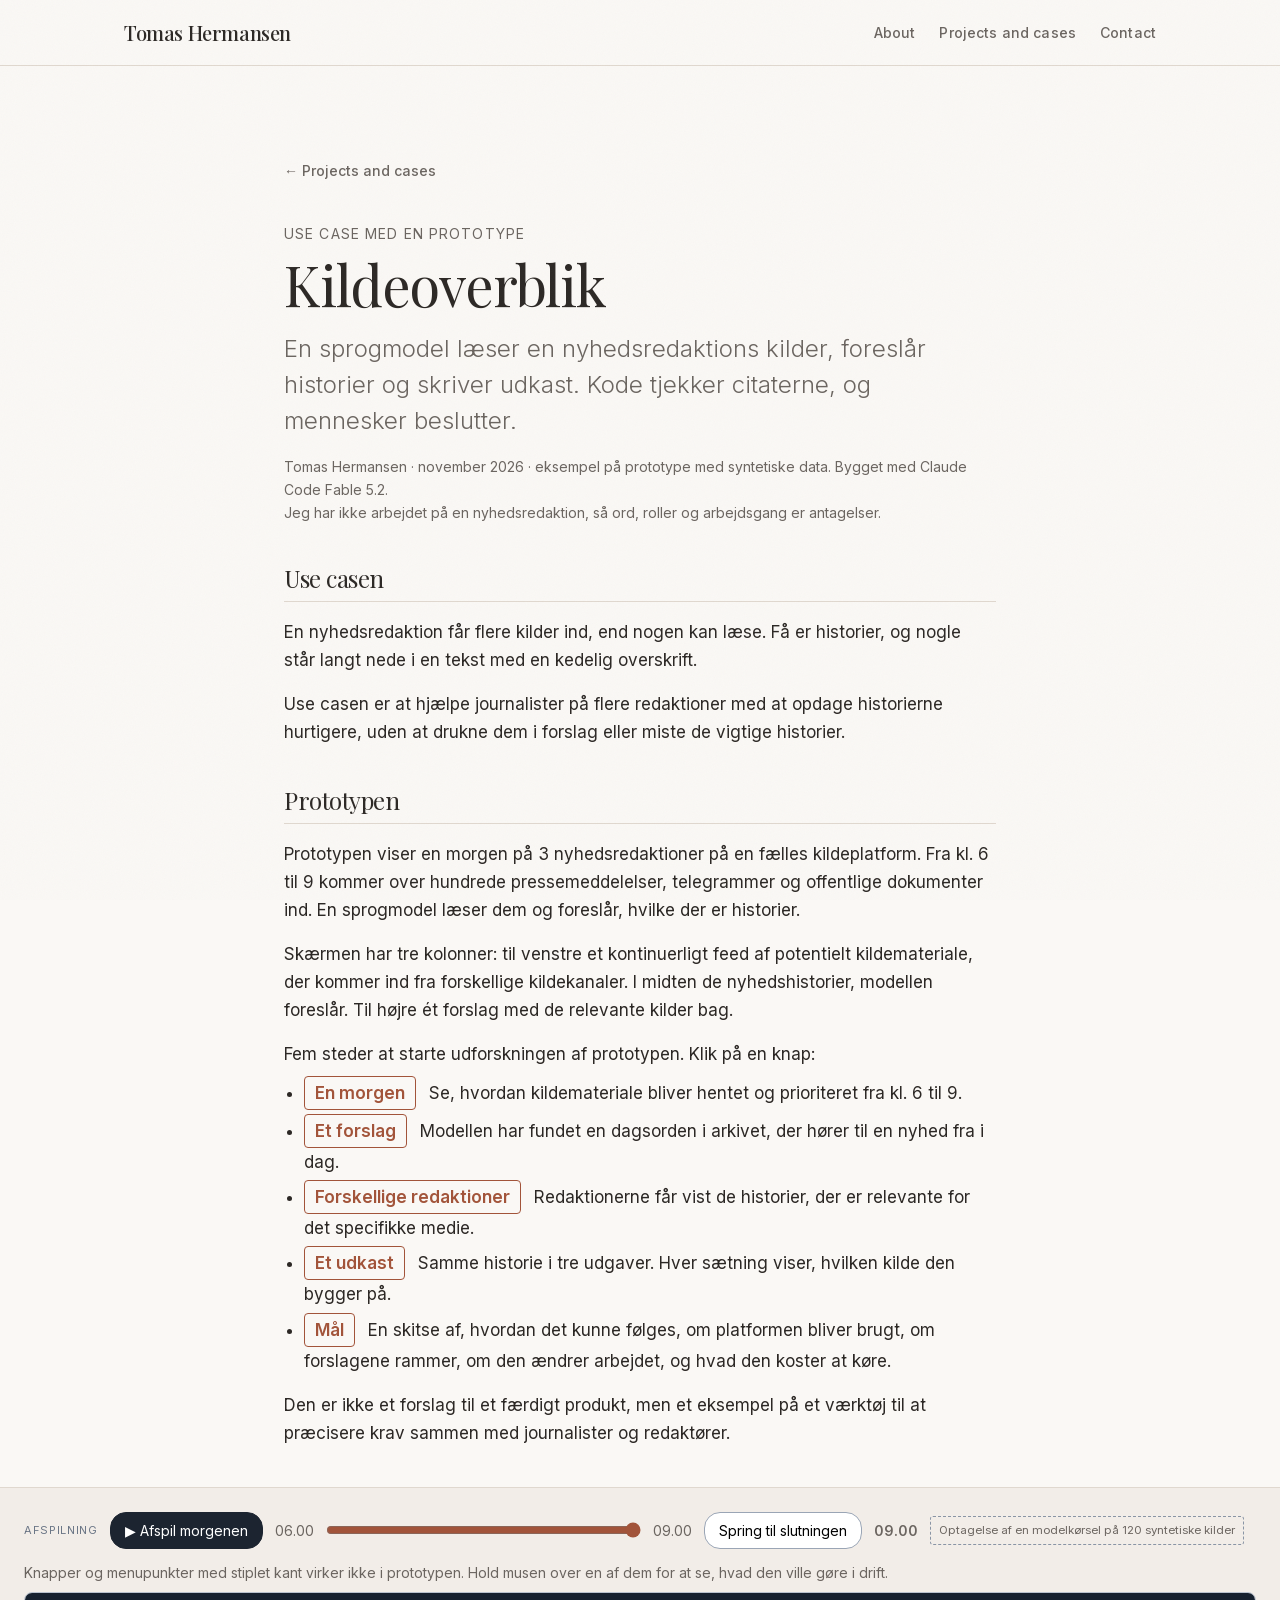
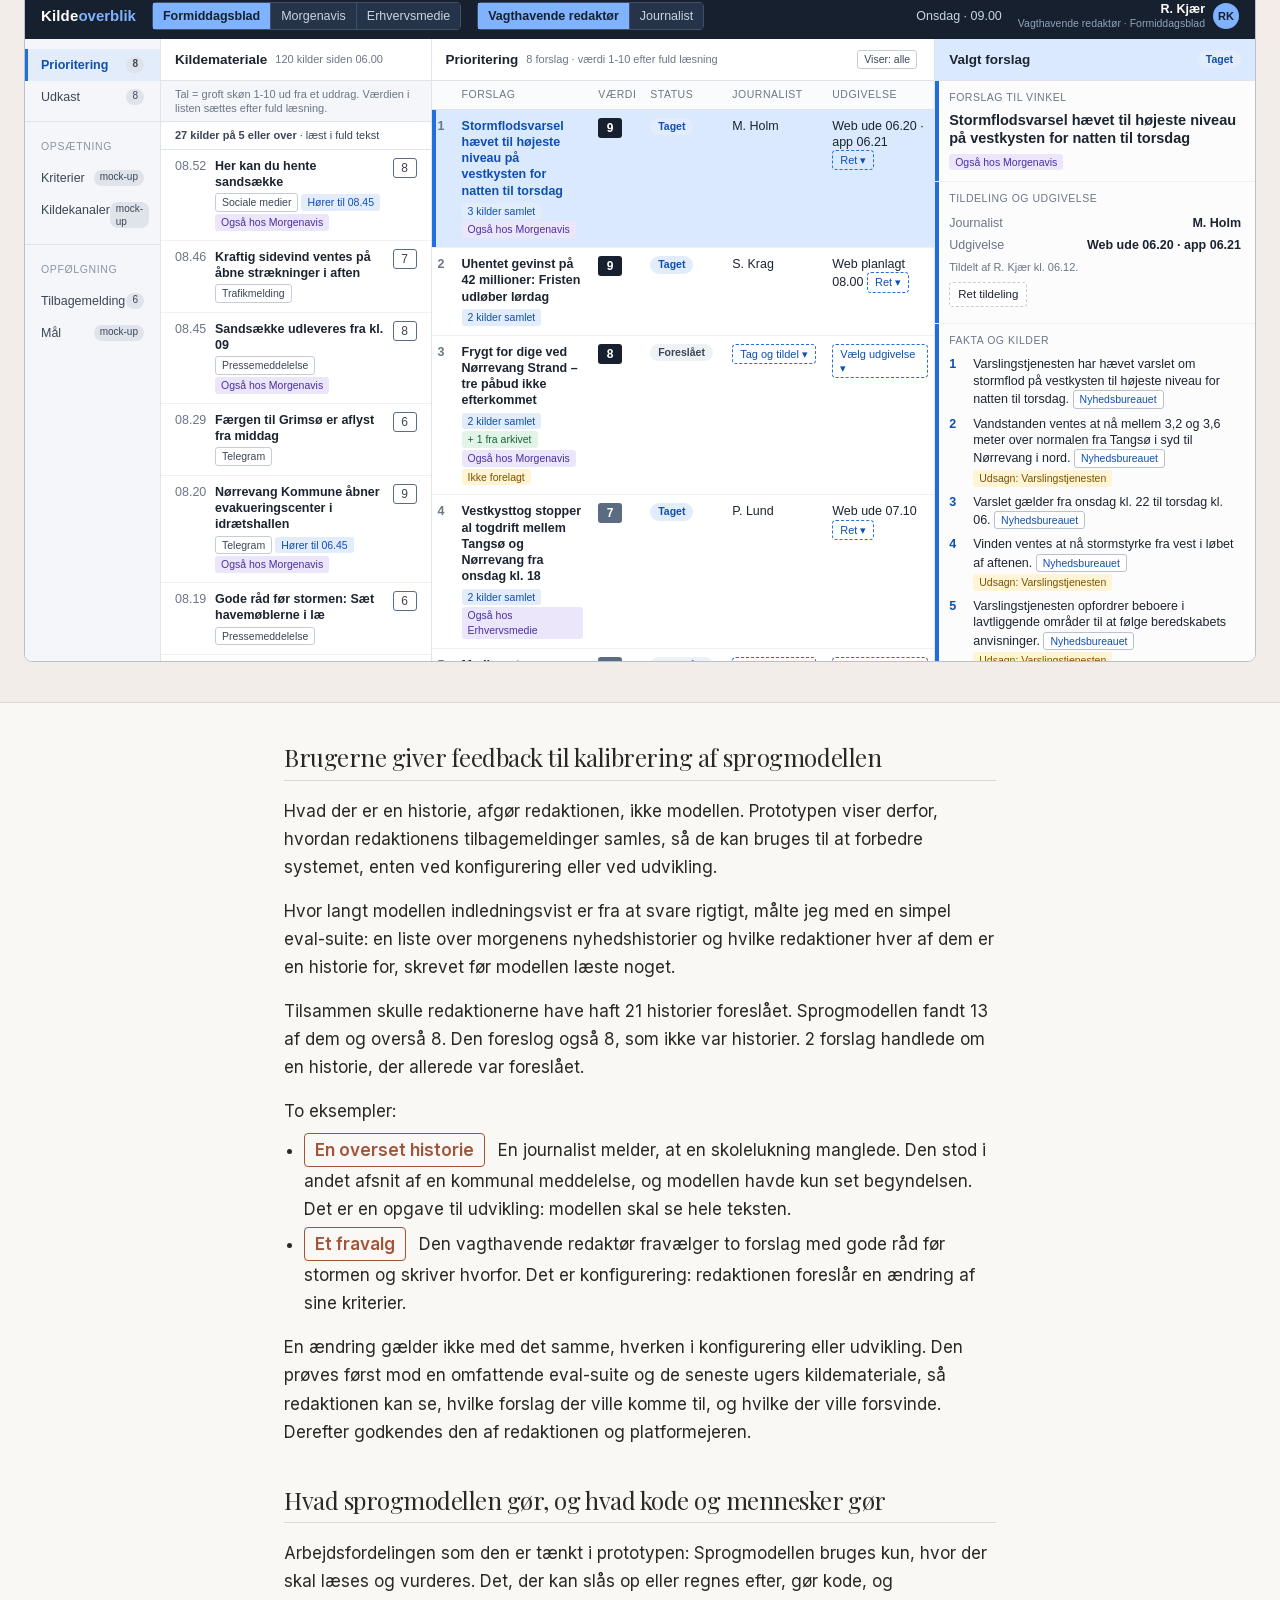
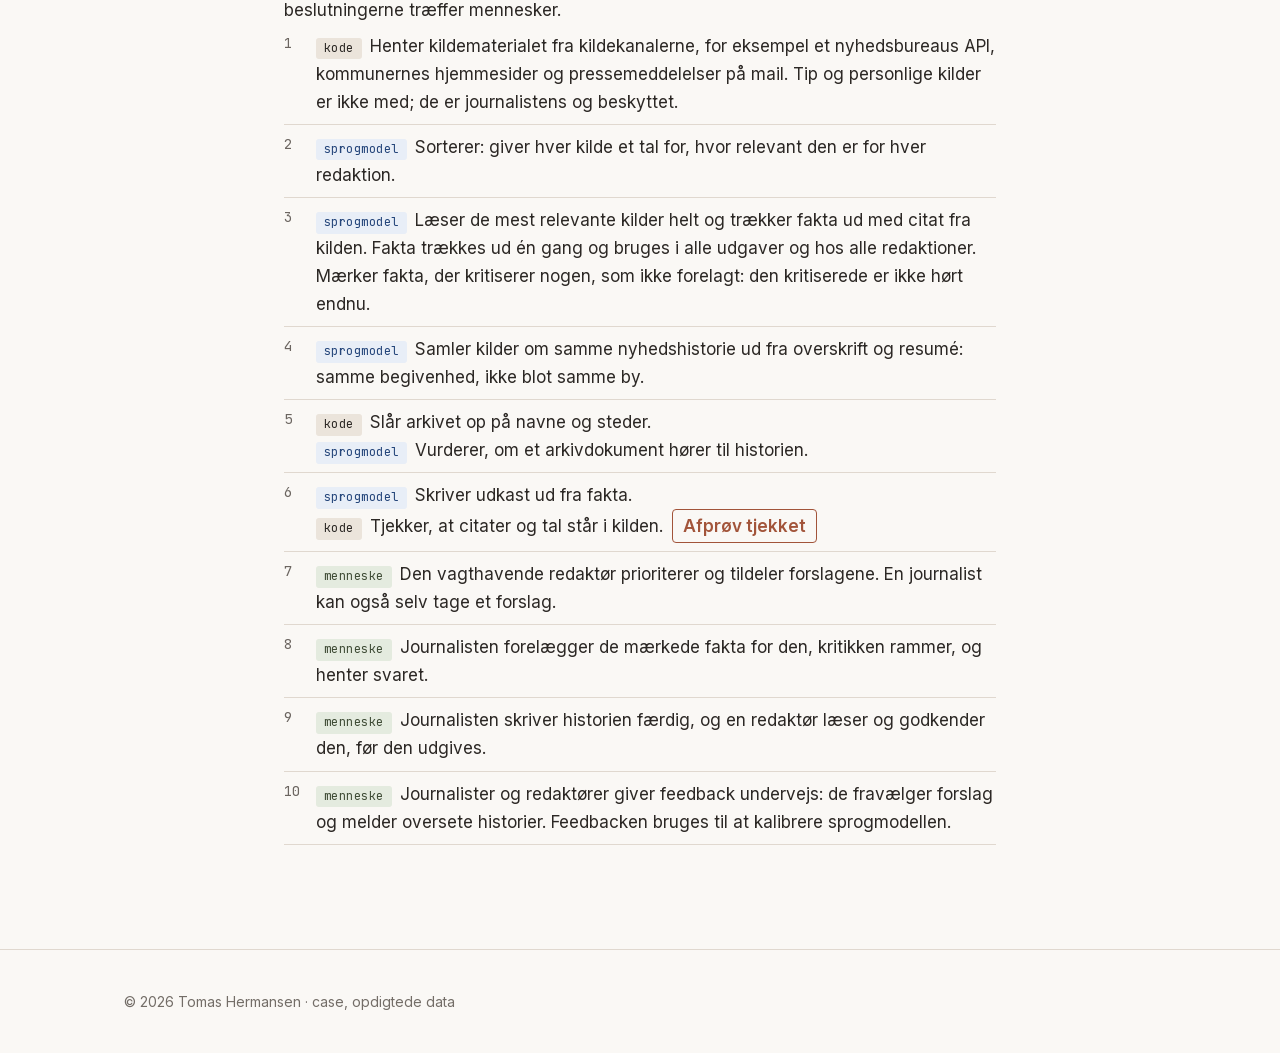
==== projects/kildeoverblik/index.html @ 33a14409 "Portfolio site" ====
<!DOCTYPE html>
<html lang="da">
<head>
  <meta charset="UTF-8">
  <meta name="viewport" content="width=device-width, initial-scale=1.0">
  <meta name="theme-color" content="#FAF8F5">
  <meta name="robots" content="noindex">
  <title>Kildeoverblik: en use case med en prototype | Tomas Hermansen</title>
  <meta name="description" content="En use case med en prototype: en sprogmodel læser en nyhedsredaktions kilder, foreslår historier og skriver udkast, kode tjekker citaterne, og mennesker beslutter.">
  <link rel="icon" href="../../assets/favicon.svg" type="image/svg+xml">
  <link rel="icon" href="../../assets/favicon.ico" sizes="32x32">
  <link rel="apple-touch-icon" href="../../assets/apple-touch-icon.png">
  <link rel="manifest" href="../../site.webmanifest">
  <link rel="stylesheet" href="../../style.css?v=8">
  <link rel="stylesheet" href="app/app.css?v=20261113a">
  <style>
    [hidden] { display: none !important; }
    .text { max-width: 760px; margin: 0 auto; padding: 0 var(--space-lg); }
    .doc-head { padding-top: calc(60px + var(--space-3xl)); margin-bottom: var(--space-xl); }
    .doc-head .hero__title { margin-bottom: var(--space-md); }
    .doc-head .hero__subtitle { max-width: none; }
    .meta { font-size: var(--text-sm); color: var(--text-secondary); margin-top: var(--space-md); }
    .doc section { padding: 0; margin: 0 0 var(--space-xl); min-height: 0; }
    .doc h2 { font-family: var(--font-serif); font-size: var(--text-xl); font-weight: 400; letter-spacing: -0.02em; line-height: 1.2; color: var(--text-primary); margin: 0 0 var(--space-md); padding-bottom: var(--space-sm); border-bottom: 1px solid var(--border); }
    .doc p, .doc li { color: var(--text-primary); }
    .doc p + p { margin-top: var(--space-md); }
    .doc ul { padding-left: 1.25rem; margin: var(--space-sm) 0 var(--space-md); }
    .doc li { margin-bottom: var(--space-xs); }
    .stage { padding: var(--space-lg) var(--space-lg) var(--space-xl); overflow-x: auto; background: var(--bg-secondary); border-top: 1px solid var(--border); border-bottom: 1px solid var(--border); margin: var(--space-xl) 0; }
    .go--inline { font-size: var(--text-sm); padding: 0 8px; margin: 0 0 0 var(--space-xs); vertical-align: baseline; }
    .flow li br + .by { margin-top: 6px; }
    .stage { scroll-margin-top: 60px; }
    .back { position: fixed; right: 16px; bottom: 16px; z-index: 50; font: inherit; font-size: var(--text-sm); font-weight: 600; color: #fff; background: var(--accent-terracotta); border: 0; border-radius: 20px; padding: 10px 16px; box-shadow: 0 4px 14px rgba(0, 0, 0, .25); cursor: pointer; -webkit-appearance: none; appearance: none; white-space: nowrap; line-height: 1.2; margin: 0; bottom: calc(16px + env(safe-area-inset-bottom, 0px)); }
    .back[hidden] { display: none; }
    @media (hover: hover) and (pointer: fine) { .back::before { content: "\21A9\FE0E"; margin-right: 6px; } }
    .appfit { overflow: hidden; max-width: 1560px; margin: 0 auto; }
    .turn { display: none; }
    .stage .demo, .stage .app, .stage .hint { max-width: 1560px; margin-left: auto; margin-right: auto; }
    .stage .demo { margin-bottom: 12px; font-family: var(--font-sans); font-size: var(--text-sm); color: var(--text-secondary); }
    .stage .demo button { font: inherit; cursor: pointer; }
    .stage .demo input[type=range] { flex: 1; accent-color: var(--accent-terracotta); }
    .stage .hint { font-size: var(--text-sm); color: var(--text-secondary); margin-bottom: var(--space-sm); }
    .after { padding-bottom: var(--space-2xl); }
    .flow { list-style: none; padding: 0; margin: 0; counter-reset: step; }
    .flow li { counter-increment: step; padding: var(--space-sm) 0 var(--space-sm) 2rem; border-bottom: 1px solid var(--border); position: relative; margin: 0; }
    .flow li::before { content: counter(step); position: absolute; left: 0; color: var(--text-secondary); font-family: var(--font-mono); font-size: var(--text-sm); }
    .by { display: inline-block; font-family: var(--font-mono); font-size: var(--text-xs); letter-spacing: .04em; padding: 1px 8px; border-radius: 3px; margin-right: var(--space-sm); }
    .by.model { background: #E8EEF7; color: #24457A; } .by.code { background: var(--bg-accent); color: var(--text-primary); } .by.human { background: #E4EBDF; color: #3F4C36; }
    .go { font: inherit; font-weight: 600; color: var(--accent-terracotta); background: none; border: 1px solid var(--accent-terracotta); border-radius: 4px; padding: 2px 10px; margin-right: var(--space-sm); cursor: pointer; }
    @media (max-width: 1100px) { .stage { padding-left: var(--space-sm); padding-right: var(--space-sm); } .stage .demo { flex-wrap: wrap; row-gap: 8px; } }
    @media (max-width: 700px) and (orientation: portrait) { .turn { display: block; } }
  </style>
</head>
<body>

  <a href="#main" class="skip-link">Skip to content</a>

  <nav class="nav" aria-label="Primary">
    <div class="nav__inner">
      <a href="../../index.html" class="nav__name">Tomas Hermansen</a>
      <ul class="nav__links" id="nav-menu">
        <li><a href="../../about.html">About</a></li>
        <li><a href="../../index.html#projects">Projects and cases</a></li>
        <li><a href="../../index.html#contact">Contact</a></li>
      </ul>
    </div>
  </nav>

  <main id="main">
    <div class="text">
      <header class="doc-head">
        <a href="../../index.html#projects" class="back-link">&larr; Projects and cases</a>
        <p class="hero__kicker">Use case med en prototype</p>
        <h1 class="hero__title hero__title--project">Kildeoverblik</h1>
        <p class="hero__subtitle">En sprogmodel læser en nyhedsredaktions kilder, foreslår historier og skriver udkast. Kode tjekker citaterne, og mennesker beslutter.</p>
        <p class="meta">Tomas Hermansen · november 2026 · eksempel på prototype med syntetiske data. Bygget med Claude Code Fable 5.2.<br>Jeg har ikke arbejdet på en nyhedsredaktion, så ord, roller og arbejdsgang er antagelser.</p>
      </header>

      <div class="doc" id="before">
        <section id="usecase">
          <h2>Use casen</h2>
          <p>En nyhedsredaktion får flere kilder ind, end nogen kan læse. Få er historier, og nogle står langt nede i en tekst med en kedelig overskrift.</p>
          <p>Use casen er at hjælpe journalister på flere redaktioner med at opdage historierne hurtigere, uden at drukne dem i forslag eller miste de vigtige historier.</p>
        </section>

        <section id="lead">
          <h2>Prototypen</h2>
          <p>Prototypen viser en morgen på 3 nyhedsredaktioner på en fælles kildeplatform. Fra kl. 6 til 9 kommer over hundrede pressemeddelelser, telegrammer og offentlige dokumenter ind. En sprogmodel læser dem og foreslår, hvilke der er historier.</p>
          <p>Skærmen har tre kolonner: til venstre et kontinuerligt feed af potentielt kildemateriale, der kommer ind fra forskellige kildekanaler. I midten de nyhedshistorier, modellen foreslår. Til højre ét forslag med de relevante kilder bag.</p>
          <p>Fem steder at starte udforskningen af prototypen. Klik på en knap:</p>
          <ul>
            <li><button class="go" data-go="desk=F&amp;play=1" data-goatcounter-click="kildeoverblik-morgen" data-goatcounter-title="Kildeoverblik: En morgen">En morgen</button> Se, hvordan kildemateriale bliver hentet og prioriteret fra kl. 6 til 9.</li>
            <li><button class="go" data-go="desk=F&amp;sel=G02" data-goatcounter-click="kildeoverblik-forslag" data-goatcounter-title="Kildeoverblik: Et forslag">Et forslag</button> Modellen har fundet en dagsorden i arkivet, der hører til en nyhed fra i dag.</li>
            <li><button class="go" data-go="desk=F&amp;cycle=1" data-goatcounter-click="kildeoverblik-redaktioner" data-goatcounter-title="Kildeoverblik: Forskellige redaktioner">Forskellige redaktioner</button> Redaktionerne får vist de historier, der er relevante for det specifikke medie.</li>
            <li><button class="go" data-go="desk=F&amp;tour=udkast" data-goatcounter-click="kildeoverblik-udkast" data-goatcounter-title="Kildeoverblik: Et udkast">Et udkast</button> Samme historie i tre udgaver. Hver sætning viser, hvilken kilde den bygger på.</li>
            <li><button class="go" data-go="desk=F&amp;view=maal&amp;tour=maal" data-goatcounter-click="kildeoverblik-maal" data-goatcounter-title="Kildeoverblik: Mål">Mål</button> En skitse af, hvordan det kunne følges, om platformen bliver brugt, om forslagene rammer, om den ændrer arbejdet, og hvad den koster at køre.</li>
          </ul>
          <p>Den er ikke et forslag til et færdigt produkt, men et eksempel på et værktøj til at præcisere krav sammen med journalister og redaktører.</p>
        </section>
      </div>
    </div>

    <div class="stage" id="stage">
      <div class="demo">
        <span class="lbl">Afspilning</span>
        <button class="dbtn play" id="play">▶ Afspil morgenen</button>
        <span id="from"></span>
        <input type="range" id="range" step="1" aria-label="Klokkeslæt">
        <span id="to"></span>
        <button class="dbtn" id="end">Spring til slutningen</button>
        <b id="clock"></b>
        <span class="rec" id="recnote"></span>
      </div>
      <p class="hint">Knapper og menupunkter med stiplet kant virker ikke i prototypen. Hold musen over en af dem for at se, hvad den ville gøre i drift.</p>
      <p class="hint" id="smallnote" hidden>Prototypen er skaleret ned til din skærm. Den fungerer bedst på en større skærm.</p>
      <p class="hint turn">Drej telefonen for at se den større.</p>
      <div class="appfit" id="appfit"><div class="app" id="app">Henter data …</div></div>
    </div>

    <div class="text after">
      <div class="doc" id="after">
        <section id="measure">
          <h2>Brugerne giver feedback til kalibrering af sprogmodellen</h2>
          <p>Hvad der er en historie, afgør redaktionen, ikke modellen. Prototypen viser derfor, hvordan redaktionens tilbagemeldinger samles, så de kan bruges til at forbedre systemet, enten ved konfigurering eller ved udvikling.</p>
          <p>Hvor langt modellen indledningsvist er fra at svare rigtigt, målte jeg med en simpel eval-suite: en liste over morgenens nyhedshistorier og hvilke redaktioner hver af dem er en historie for, skrevet før modellen læste noget.</p>
          <p id="result"></p>
          <p>To eksempler:</p>
          <ul>
            <li><button class="go" data-go="desk=F&amp;view=feedback&amp;mark=D-004" data-goatcounter-click="kildeoverblik-overset" data-goatcounter-title="Kildeoverblik: En overset historie">En overset historie</button> En journalist melder, at en skolelukning manglede. Den stod i andet afsnit af en kommunal meddelelse, og modellen havde kun set begyndelsen. Det er en opgave til udvikling: modellen skal se hele teksten.</li>
            <li><button class="go" data-go="desk=F&amp;view=feedback&amp;mark=N-034,N-067" data-goatcounter-click="kildeoverblik-fravalg" data-goatcounter-title="Kildeoverblik: Et fravalg">Et fravalg</button> Den vagthavende redaktør fravælger to forslag med gode råd før stormen og skriver hvorfor. Det er konfigurering: redaktionen foreslår en ændring af sine kriterier.</li>
          </ul>
          <p>En ændring gælder ikke med det samme, hverken i konfigurering eller udvikling. Den prøves først mod en omfattende eval-suite og de seneste ugers kildemateriale, så redaktionen kan se, hvilke forslag der ville komme til, og hvilke der ville forsvinde. Derefter godkendes den af redaktionen og platformejeren.</p>
        </section>

        <section id="how">
          <h2>Hvad sprogmodellen gør, og hvad kode og mennesker gør</h2>
          <p>Arbejdsfordelingen som den er tænkt i prototypen: Sprogmodellen bruges kun, hvor der skal læses og vurderes. Det, der kan slås op eller regnes efter, gør kode, og beslutningerne træffer mennesker.</p>
          <ol class="flow">
            <li><span class="by code">kode</span>Henter kildematerialet fra kildekanalerne, for eksempel et nyhedsbureaus API, kommunernes hjemmesider og pressemeddelelser på mail. Tip og personlige kilder er ikke med; de er journalistens og beskyttet.</li>
            <li><span class="by model">sprogmodel</span>Sorterer: giver hver kilde et tal for, hvor relevant den er for hver redaktion.</li>
            <li><span class="by model">sprogmodel</span>Læser de mest relevante kilder helt og trækker fakta ud med citat fra kilden. Fakta trækkes ud én gang og bruges i alle udgaver og hos alle redaktioner. Mærker fakta, der kritiserer nogen, som ikke forelagt: den kritiserede er ikke hørt endnu.</li>
            <li><span class="by model">sprogmodel</span>Samler kilder om samme nyhedshistorie ud fra overskrift og resumé: samme begivenhed, ikke blot samme by.</li>
            <li><span class="by code">kode</span>Slår arkivet op på navne og steder.<br><span class="by model">sprogmodel</span>Vurderer, om et arkivdokument hører til historien.</li>
            <li><span class="by model">sprogmodel</span>Skriver udkast ud fra fakta.<br><span class="by code">kode</span>Tjekker, at citater og tal står i kilden. <button class="go go--inline" data-go="desk=F&amp;view=udkast&amp;cue=check" data-goatcounter-click="kildeoverblik-tjek" data-goatcounter-title="Kildeoverblik: Afprøv tjekket">Afprøv tjekket</button></li>
            <li><span class="by human">menneske</span>Den vagthavende redaktør prioriterer og tildeler forslagene. En journalist kan også selv tage et forslag.</li>
            <li><span class="by human">menneske</span>Journalisten forelægger de mærkede fakta for den, kritikken rammer, og henter svaret.</li>
            <li><span class="by human">menneske</span>Journalisten skriver historien færdig, og en redaktør læser og godkender den, før den udgives.</li>
            <li><span class="by human">menneske</span>Journalister og redaktører giver feedback undervejs: de fravælger forslag og melder oversete historier. Feedbacken bruges til at kalibrere sprogmodellen.</li>
          </ol>
        </section>
      </div>
    </div>
  </main>

  <button class="back" id="back" hidden>Tilbage til teksten</button>

  <footer class="footer">
    <div class="footer__inner">
      <span>&copy; 2026 Tomas Hermansen &middot; case, opdigtede data</span>
    </div>
  </footer>

  <script>window.goatcounter = { path: function () { return location.pathname.replace(/\/index\.html$/, "/"); } };</script>
  <script data-goatcounter="https://tomashermansen.goatcounter.com/count" async src="//gc.zgo.at/count.js"></script>
  <script src="app/core.js?v=20261113a"></script>
  <script src="app/app.js?v=20261113a"></script>
</body>
</html>
---- style.css ----
/* ==========================================================================
   Self-hosted Fonts
   ========================================================================== */

@font-face {
  font-family: 'Inter';
  font-style: normal;
  font-weight: 300 600;
  font-display: swap;
  src: url('assets/fonts/inter-latin.woff2') format('woff2');
  unicode-range: U+0000-00FF, U+0131, U+0152-0153, U+02BB-02BC, U+02C6, U+02DA, U+02DC, U+0304, U+0308, U+0329, U+2000-206F, U+20AC, U+2122, U+2191, U+2193, U+2212, U+2215, U+FEFF, U+FFFD;
}

@font-face {
  font-family: 'Inter';
  font-style: normal;
  font-weight: 300 600;
  font-display: swap;
  src: url('assets/fonts/inter-latin-ext.woff2') format('woff2');
  unicode-range: U+0100-02BA, U+02BD-02C5, U+02C7-02CC, U+02CE-02D7, U+02DD-02FF, U+0304, U+0308, U+0329, U+1D00-1DBF, U+1E00-1E9F, U+1EF2-1EFF, U+2020, U+20A0-20AB, U+20AD-20C0, U+2113, U+2C60-2C7F, U+A720-A7FF;
}

@font-face {
  font-family: 'Playfair Display';
  font-style: normal;
  font-weight: 400 500;
  font-display: swap;
  src: url('assets/fonts/playfair-display-latin.woff2') format('woff2');
  unicode-range: U+0000-00FF, U+0131, U+0152-0153, U+02BB-02BC, U+02C6, U+02DA, U+02DC, U+0304, U+0308, U+0329, U+2000-206F, U+20AC, U+2122, U+2191, U+2193, U+2212, U+2215, U+FEFF, U+FFFD;
}

@font-face {
  font-family: 'Playfair Display';
  font-style: normal;
  font-weight: 400 500;
  font-display: swap;
  src: url('assets/fonts/playfair-display-latin-ext.woff2') format('woff2');
  unicode-range: U+0100-02BA, U+02BD-02C5, U+02C7-02CC, U+02CE-02D7, U+02DD-02FF, U+0304, U+0308, U+0329, U+1D00-1DBF, U+1E00-1E9F, U+1EF2-1EFF, U+2020, U+20A0-20AB, U+20AD-20C0, U+2113, U+2C60-2C7F, U+A720-A7FF;
}

@font-face {
  font-family: 'JetBrains Mono';
  font-style: normal;
  font-weight: 400;
  font-display: swap;
  src: url('assets/fonts/jetbrains-mono-latin.woff2') format('woff2');
  unicode-range: U+0000-00FF, U+0131, U+0152-0153, U+02BB-02BC, U+02C6, U+02DA, U+02DC, U+0304, U+0308, U+0329, U+2000-206F, U+20AC, U+2122, U+2191, U+2193, U+2212, U+2215, U+FEFF, U+FFFD;
}

@font-face {
  font-family: 'JetBrains Mono';
  font-style: normal;
  font-weight: 400;
  font-display: swap;
  src: url('assets/fonts/jetbrains-mono-latin-ext.woff2') format('woff2');
  unicode-range: U+0100-02BA, U+02BD-02C5, U+02C7-02CC, U+02CE-02D7, U+02DD-02FF, U+0304, U+0308, U+0329, U+1D00-1DBF, U+1E00-1E9F, U+1EF2-1EFF, U+2020, U+20A0-20AB, U+20AD-20C0, U+2113, U+2C60-2C7F, U+A720-A7FF;
}

/* ==========================================================================
   Design Tokens
   ========================================================================== */

:root {
  /* Backgrounds */
  --bg-primary: #FAF8F5;
  --bg-secondary: #F2EDE8;
  --bg-accent: #EBE4DB;

  /* Text */
  --text-primary: #2C2825;
  --text-secondary: #6B6560;
  --text-tertiary: #736D67;

  /* Accents */
  --accent-terracotta: #A2543A;
  --accent-clay: #8A4A30;
  --accent-sage: #617056;
  --accent-stone: #8C8478;

  /* Functional */
  --border: #E0D8CF;
  --shadow: rgba(44, 40, 37, 0.06);

  /* Typography Scale */
  --text-xs: 0.75rem;
  --text-sm: 0.875rem;
  --text-base: 1.0625rem;
  --text-lg: 1.25rem;
  --text-xl: 1.5rem;
  --text-2xl: 2rem;
  --text-3xl: 2.75rem;
  --text-4xl: 3.5rem;

  /* Spacing (8px grid) */
  --space-xs: 0.25rem;
  --space-sm: 0.5rem;
  --space-md: 1rem;
  --space-lg: 1.5rem;
  --space-xl: 2.5rem;
  --space-2xl: 4rem;
  --space-3xl: 6rem;
  --space-4xl: 8rem;

  /* Layout */
  --max-width-text: 720px;
  --max-width-grid: 1080px;

  /* Fonts */
  --font-serif: 'Playfair Display', Georgia, serif;
  --font-sans: 'Inter', -apple-system, BlinkMacSystemFont, 'Segoe UI', sans-serif;
  --font-mono: 'JetBrains Mono', 'SF Mono', 'Fira Code', monospace;
}

/* ==========================================================================
   Reset & Base
   ========================================================================== */

*, *::before, *::after {
  box-sizing: border-box;
  margin: 0;
  padding: 0;
}

html {
  scroll-behavior: smooth;
  -webkit-text-size-adjust: 100%;
}

body {
  font-family: var(--font-sans);
  font-size: var(--text-base);
  font-weight: 400;
  line-height: 1.65;
  color: var(--text-primary);
  background-color: var(--bg-primary);
  -webkit-font-smoothing: antialiased;
  -moz-osx-font-smoothing: grayscale;
}

/* Paper grain texture */
body::before {
  content: '';
  position: fixed;
  inset: 0;
  opacity: 0.03;
  pointer-events: none;
  z-index: 9999;
  background-image: url("data:image/svg+xml,%3Csvg viewBox='0 0 256 256' xmlns='http://www.w3.org/2000/svg'%3E%3Cfilter id='noise'%3E%3CfeTurbulence type='fractalNoise' baseFrequency='0.9' numOctaves='4' stitchTiles='stitch'/%3E%3C/filter%3E%3Crect width='100%25' height='100%25' filter='url(%23noise)'/%3E%3C/svg%3E");
  background-repeat: repeat;
  background-size: 256px 256px;
}

img {
  max-width: 100%;
  display: block;
}

a {
  color: var(--accent-terracotta);
  text-decoration: none;
  transition: color 0.2s ease;
}

a:hover {
  color: var(--accent-clay);
  text-decoration: underline;
}

a:focus-visible,
button:focus-visible {
  outline: 2px solid var(--accent-terracotta);
  outline-offset: 3px;
  border-radius: 2px;
}

::selection {
  background-color: var(--accent-terracotta);
  color: var(--bg-primary);
}

/* Skip to content */
.skip-link {
  position: absolute;
  top: -100%;
  left: var(--space-lg);
  z-index: 200;
  padding: var(--space-sm) var(--space-md);
  background-color: var(--text-primary);
  color: var(--bg-primary);
  font-size: var(--text-sm);
  font-weight: 500;
  border-radius: 0 0 4px 4px;
  text-decoration: none;
  transition: top 0.2s ease;
}

.skip-link:focus {
  top: 0;
  color: var(--bg-primary);
}

/* ==========================================================================
   Layout
   ========================================================================== */

.container {
  max-width: var(--max-width-text);
  margin: 0 auto;
  padding: 0 var(--space-lg);
}

.container--wide {
  max-width: var(--max-width-grid);
}

section {
  padding: var(--space-3xl) 0;
}

/* ==========================================================================
   Navigation
   ========================================================================== */

.nav {
  position: fixed;
  top: 0;
  left: 0;
  right: 0;
  z-index: 100;
  background-color: rgba(250, 248, 245, 0.9);
  backdrop-filter: blur(12px);
  -webkit-backdrop-filter: blur(12px);
  border-bottom: 1px solid var(--border);
  transition: transform 0.3s ease;
}

.nav--hidden {
  transform: translateY(-100%);
}

.nav__inner {
  max-width: var(--max-width-grid);
  margin: 0 auto;
  padding: var(--space-md) var(--space-lg);
  display: flex;
  justify-content: space-between;
  align-items: center;
}

.nav__name {
  font-family: var(--font-serif);
  font-size: var(--text-lg);
  font-weight: 500;
  color: var(--text-primary);
  text-decoration: none;
  letter-spacing: -0.02em;
}

.nav__name:hover {
  text-decoration: none;
  color: var(--text-primary);
}

.nav__links {
  display: flex;
  gap: var(--space-lg);
  list-style: none;
  align-items: center;
}

.nav__links > li {
  position: relative;
}

.nav__links a {
  font-size: var(--text-sm);
  font-weight: 500;
  color: var(--text-secondary);
  text-decoration: none;
  letter-spacing: 0.01em;
  transition: color 0.2s ease;
}

.nav__links a:hover {
  color: var(--text-primary);
  text-decoration: none;
}

/* Dropdown */
.nav__dropdown-trigger {
  cursor: pointer;
}

.nav__dropdown {
  position: absolute;
  top: 100%;
  left: 50%;
  transform: translateX(-50%);
  padding-top: var(--space-sm);
  opacity: 0;
  visibility: hidden;
  transition: opacity 0.2s ease, visibility 0.2s ease;
}

.nav__dropdown-trigger:hover .nav__dropdown,
.nav__dropdown-trigger:focus-within .nav__dropdown {
  opacity: 1;
  visibility: visible;
}

.nav__dropdown-menu {
  background-color: var(--bg-primary);
  border: 1px solid var(--border);
  border-radius: 4px;
  padding: var(--space-sm) 0;
  min-width: 220px;
  box-shadow: 0 4px 12px var(--shadow);
  list-style: none;
}

.nav__dropdown-menu a {
  display: block;
  padding: var(--space-sm) var(--space-lg);
  font-size: var(--text-sm);
  white-space: nowrap;
}

.nav__dropdown-menu a:hover {
  background-color: var(--bg-secondary);
  text-decoration: none;
}

.nav__dropdown-desc {
  display: block;
  margin-top: 2px;
  font-size: var(--text-xs);
  color: var(--text-tertiary);
}

/* Watchfloor chapter links, indented under the parent item */
.nav__dropdown-subitem a {
  padding: var(--space-xs) var(--space-lg) var(--space-xs) calc(var(--space-lg) + var(--space-md));
  font-size: var(--text-sm);
  color: var(--text-secondary);
}

/* Hamburger toggle */
.nav__toggle {
  display: none;
  background: none;
  border: none;
  cursor: pointer;
  padding: var(--space-sm);
  color: var(--text-primary);
  -webkit-tap-highlight-color: transparent;
}

.nav__toggle svg {
  width: 24px;
  height: 24px;
  display: block;
}

.nav__toggle .nav__icon-close {
  display: none;
}

.nav__toggle[aria-expanded="true"] .nav__icon-open {
  display: none;
}

.nav__toggle[aria-expanded="true"] .nav__icon-close {
  display: block;
}

/* ==========================================================================
   Hero
   ========================================================================== */

.hero {
  /* Half a screen, not a full one: the first project card must peek above
     the fold on a laptop. A clean hero edge reads as a "false floor". */
  min-height: auto;
  display: flex;
  flex-direction: column;
  justify-content: center;
  padding: var(--space-3xl) 0 var(--space-2xl);
  margin-top: 60px;
  position: relative;
}

.hero + section {
  padding-top: var(--space-2xl);
}

.hero--project {
  min-height: auto;
  padding: var(--space-4xl) 0 var(--space-2xl);
  margin-top: 60px;
}

.hero__title {
  font-family: var(--font-serif);
  font-size: var(--text-4xl);
  font-weight: 400;
  line-height: 1.1;
  letter-spacing: -0.02em;
  color: var(--text-primary);
  margin-bottom: var(--space-lg);
}

.hero__title--project {
  font-size: var(--text-3xl);
  margin-bottom: var(--space-md);
}

.hero__subtitle {
  font-size: var(--text-lg);
  font-weight: 300;
  color: var(--text-secondary);
  line-height: 1.5;
  max-width: 540px;
}

.hero__meta {
  display: flex;
  flex-wrap: wrap;
  align-items: center;
  gap: var(--space-md);
  margin-top: var(--space-lg);
}

.hero__meta + .hero__meta {
  margin-top: var(--space-sm);
}

/* Two descriptive links under the subtitle: one down the page, one to About */
.hero__links {
  display: flex;
  flex-wrap: wrap;
  gap: var(--space-lg);
  margin-top: var(--space-lg);
  font-size: var(--text-sm);
  font-weight: 500;
}

.hero__scroll {
  position: absolute;
  bottom: var(--space-xl);
  left: 50%;
  transform: translateX(-50%);
  display: flex;
  flex-direction: column;
  align-items: center;
  gap: var(--space-sm);
  color: var(--text-tertiary);
  font-size: var(--text-xs);
  letter-spacing: 0.08em;
  text-transform: uppercase;
}

.hero__scroll-line {
  width: 1px;
  height: 40px;
  background-color: var(--text-tertiary);
  animation: scroll-hint 2s ease-in-out infinite;
}

@keyframes scroll-hint {
  0%, 100% { opacity: 0.3; transform: scaleY(0.6); }
  50% { opacity: 1; transform: scaleY(1); }
}

@media (prefers-reduced-motion: reduce) {
  .hero__scroll-line {
    animation: none;
    opacity: 0.5;
  }
}

/* ==========================================================================
   Chips / Status Badges
   ========================================================================== */

.chip {
  display: inline-flex;
  align-items: center;
  gap: var(--space-xs);
  font-family: var(--font-mono);
  font-size: var(--text-xs);
  font-weight: 400;
  padding: var(--space-xs) var(--space-sm);
  border-radius: 3px;
  line-height: 1.4;
}

.chip--wip {
  background-color: #F5E6D3;
  color: #9A6B3A;
}

.chip--extending {
  background-color: #E3EBD9;
  color: var(--accent-sage);
}

.chip--stable {
  background-color: var(--bg-accent);
  color: var(--text-secondary);
}

.chip__dot {
  width: 6px;
  height: 6px;
  border-radius: 50%;
  background-color: currentColor;
}

/* ==========================================================================
   Section Headers
   ========================================================================== */

.section-title {
  font-family: var(--font-serif);
  font-size: var(--text-2xl);
  font-weight: 400;
  letter-spacing: -0.02em;
  line-height: 1.2;
  color: var(--text-primary);
  margin-bottom: var(--space-md);
  padding-bottom: var(--space-md);
  border-bottom: 1px solid var(--border);
}

/* ==========================================================================
   About
   ========================================================================== */

.about__text {
  max-width: var(--max-width-text);
}

.about__text p {
  margin-bottom: var(--space-lg);
  color: var(--text-primary);
}

.about__text p:last-child {
  margin-bottom: 0;
}

.about__lead {
  font-size: var(--text-lg);
  line-height: 1.6;
  color: var(--text-primary);
}

/* ==========================================================================
   Projects (index cards)
   ========================================================================== */

.projects-grid {
  display: grid;
  grid-template-columns: 1fr;
  gap: var(--space-lg);
  margin-top: var(--space-xl);
}

.project-card {
  display: block;
  padding: var(--space-xl);
  border: 1px solid var(--border);
  border-radius: 4px;
  background-color: var(--bg-primary);
  text-decoration: none;
  color: inherit;
  transition: background-color 0.2s ease, border-color 0.2s ease;
  position: relative;
}

.project-card:hover {
  background-color: var(--bg-secondary);
  border-color: var(--accent-stone);
  text-decoration: none;
  color: inherit;
}

.project-card:focus-visible {
  outline: 2px solid var(--accent-terracotta);
  outline-offset: 2px;
}

.project-card__header {
  display: flex;
  justify-content: space-between;
  align-items: flex-start;
  margin-bottom: var(--space-sm);
}

.project-card__title-row {
  display: flex;
  align-items: center;
  gap: var(--space-sm);
  flex-wrap: wrap;
}

.project-card__title {
  font-family: var(--font-serif);
  font-size: var(--text-xl);
  font-weight: 500;
  letter-spacing: -0.02em;
  line-height: 1.2;
  color: var(--text-primary);
}

.project-card__arrow {
  color: var(--text-tertiary);
  font-size: var(--text-lg);
  transition: transform 0.2s ease, color 0.2s ease;
  flex-shrink: 0;
  margin-left: var(--space-md);
}

.project-card:hover .project-card__arrow {
  transform: translateX(4px);
  color: var(--accent-terracotta);
}

.project-card__description {
  font-size: var(--text-base);
  color: var(--text-secondary);
  line-height: 1.5;
  margin-bottom: var(--space-lg);
}

.project-card__tags {
  display: flex;
  flex-wrap: wrap;
  gap: var(--space-sm);
}

.tag {
  font-family: var(--font-mono);
  font-size: var(--text-xs);
  font-weight: 400;
  color: var(--text-secondary);
  background-color: var(--bg-accent);
  padding: var(--space-xs) var(--space-sm);
  border-radius: 3px;
  line-height: 1.4;
}

/* Project card thumbnails */
.project-card__thumbnail {
  margin-top: var(--space-md);
  border-radius: 3px;
  overflow: hidden;
  border: 1px solid var(--border);
  aspect-ratio: 16 / 9;
}

.project-card__thumbnail img {
  width: 100%;
  height: 100%;
  object-fit: cover;
  display: block;
}

/* Thumbnail first: a picture reads as "something to open", a paragraph as
   "something to read". */
.project-card__thumbnail--lead {
  margin: 0 0 var(--space-md);
}

/* Link label with information scent, replaces the bare arrow */
.project-card__link {
  display: inline-flex;
  align-items: center;
  gap: var(--space-sm);
  margin-top: var(--space-lg);
  font-size: var(--text-sm);
  font-weight: 500;
  color: var(--accent-terracotta);
}

.project-card__link .project-card__arrow {
  margin-left: 0;
  font-size: var(--text-base);
  color: inherit;
}

/* ==========================================================================
   Project Page — Content
   ========================================================================== */

.project-content {
  max-width: var(--max-width-text);
  margin: 0 auto;
  padding: 0 var(--space-lg);
}

.project-content h2 {
  font-family: var(--font-serif);
  font-size: var(--text-2xl);
  font-weight: 400;
  letter-spacing: -0.02em;
  line-height: 1.2;
  color: var(--text-primary);
  margin-top: var(--space-3xl);
  margin-bottom: var(--space-md);
  padding-bottom: var(--space-md);
  border-bottom: 1px solid var(--border);
}

.project-content h3 {
  font-family: var(--font-serif);
  font-size: var(--text-xl);
  font-weight: 500;
  letter-spacing: -0.02em;
  line-height: 1.3;
  color: var(--text-primary);
  margin-top: var(--space-xl);
  margin-bottom: var(--space-md);
}

.project-content p {
  margin-bottom: var(--space-lg);
  color: var(--text-primary);
}

.project-content ul,
.project-content ol {
  margin-bottom: var(--space-lg);
  padding-left: var(--space-lg);
  color: var(--text-primary);
}

.project-content li {
  margin-bottom: var(--space-sm);
  line-height: 1.6;
}

.project-content strong {
  font-weight: 600;
}

/* Lead paragraph */
.project-content > p:first-of-type {
  font-size: var(--text-lg);
  line-height: 1.6;
  color: var(--text-secondary);
}

.project-content__summary {
  font-size: var(--text-lg);
  line-height: 1.6;
  color: var(--text-secondary);
  padding-bottom: var(--space-lg);
  border-bottom: 1px solid var(--border);
  margin-bottom: var(--space-xl);
}

/* ==========================================================================
   Diagrams (SVG)
   ========================================================================== */

.diagram {
  margin: var(--space-2xl) calc(-1 * var(--space-xl));
  padding: var(--space-2xl) var(--space-xl);
  background-color: var(--bg-secondary);
  border-top: 1px solid var(--border);
  border-bottom: 1px solid var(--border);
  overflow-x: auto;
  transition: background-color 0.2s ease;
}

.diagram:hover {
  background-color: var(--bg-accent);
}

.diagram svg {
  display: block;
  margin: 0 auto;
  width: 100%;
  max-width: 820px;
  height: auto;
}

.diagram__caption {
  text-align: center;
  font-size: var(--text-sm);
  color: var(--text-tertiary);
  margin-top: var(--space-lg);
  font-style: italic;
  max-width: 600px;
  margin-left: auto;
  margin-right: auto;
  line-height: 1.5;
}

/* ==========================================================================
   Pipeline Timeline (typography-driven diagram)
   ========================================================================== */

.pipeline-timeline {
  margin: var(--space-2xl) 0;
  padding: var(--space-xl) 0;
}

.pipeline-timeline__phase {
  position: relative;
  margin-bottom: var(--space-md);
}

.pipeline-timeline__phase-label {
  display: flex;
  align-items: baseline;
  gap: var(--space-sm);
  margin-bottom: var(--space-md);
  padding-bottom: var(--space-sm);
  border-bottom: 1px solid var(--border);
}

.pipeline-timeline__phase-number {
  font-family: var(--font-mono);
  font-size: var(--text-sm);
  color: var(--accent-terracotta);
  font-weight: 400;
}

.pipeline-timeline__phase-name {
  font-family: var(--font-serif);
  font-size: var(--text-lg);
  color: var(--text-primary);
  font-weight: 500;
  letter-spacing: -0.01em;
}

.pipeline-timeline__actor {
  margin-left: auto;
  font-family: var(--font-sans);
  font-size: var(--text-xs);
  font-weight: 500;
  text-transform: uppercase;
  letter-spacing: 0.05em;
}

.pipeline-timeline__actor--llm {
  color: var(--accent-terracotta);
}

.pipeline-timeline__actor--det {
  color: var(--accent-sage);
}

.pipeline-timeline__actor--all {
  color: var(--text-secondary);
}

.pipeline-timeline__step {
  display: flex;
  gap: var(--space-lg);
  padding: var(--space-md) 0;
}

.pipeline-timeline__step--bookend {
  padding: var(--space-xs) 0;
  margin-bottom: var(--space-sm);
}

.pipeline-timeline__step--bookend .pipeline-timeline__detail {
  color: var(--text-tertiary);
  font-size: var(--text-sm);
}

.pipeline-timeline__marker {
  flex-shrink: 0;
  width: 2px;
  background-color: var(--border);
  border-radius: 1px;
  margin-top: 0.35em;
}


.pipeline-timeline__content {
  flex: 1;
  min-width: 0;
}

.pipeline-timeline__header {
  display: flex;
  flex-wrap: wrap;
  align-items: baseline;
  gap: var(--space-xs);
  margin-bottom: var(--space-xs);
}

.pipeline-timeline__command {
  font-family: var(--font-mono);
  font-size: var(--text-base);
  color: var(--text-primary);
  font-weight: 400;
}

.pipeline-timeline__arrow {
  color: var(--text-tertiary);
  font-size: var(--text-sm);
}

.pipeline-timeline__loop {
  font-family: var(--font-sans);
  font-size: var(--text-xs);
  color: var(--accent-terracotta);
  border: 1px solid var(--accent-terracotta);
  border-radius: 3px;
  padding: 1px 6px;
  margin-left: var(--space-xs);
  white-space: nowrap;
}

.pipeline-timeline__flow-only {
  font-family: var(--font-sans);
  font-size: var(--text-xs);
  color: var(--accent-stone);
  border: 1px solid var(--accent-stone);
  border-radius: 3px;
  padding: 1px 6px;
  margin-left: var(--space-xs);
  white-space: nowrap;
}

.pipeline-timeline__checkpoint-skip {
  color: var(--text-tertiary);
  font-style: italic;
}

.pipeline-timeline__gate {
  font-family: var(--font-sans);
  font-size: var(--text-xs);
  color: var(--accent-sage);
  border: 1px solid var(--accent-sage);
  border-radius: 3px;
  padding: 1px 6px;
  white-space: nowrap;
}

.pipeline-timeline__detail {
  font-size: var(--text-sm);
  color: var(--text-secondary);
  line-height: 1.6;
}

.pipeline-timeline__checkpoint {
  text-align: center;
  font-family: var(--font-sans);
  font-size: var(--text-sm);
  color: var(--text-tertiary);
  letter-spacing: 0.02em;
  margin-top: calc(-1 * var(--space-md));
  padding-bottom: var(--space-xs);
}

.pipeline-timeline__caption {
  margin-top: var(--space-xl);
  padding-top: var(--space-md);
  border-top: 1px solid var(--border);
  font-size: var(--text-sm);
  color: var(--text-tertiary);
  font-style: italic;
  line-height: 1.5;
}

/* ==========================================================================
   Execution Graph (typography-driven)
   ========================================================================== */

.exec-graph {
  margin: var(--space-2xl) 0;
  padding: var(--space-xl) 0;
}

.exec-graph__phase {
  margin-bottom: var(--space-xl);
}

.exec-graph__phase-header {
  display: flex;
  align-items: baseline;
  gap: var(--space-sm);
  margin-bottom: var(--space-md);
  padding-bottom: var(--space-sm);
  border-bottom: 1px solid var(--border);
}

.exec-graph__phase-number {
  font-family: var(--font-mono);
  font-size: var(--text-sm);
  color: var(--accent-terracotta);
}

.exec-graph__phase-name {
  font-family: var(--font-serif);
  font-size: var(--text-lg);
  color: var(--text-primary);
  font-weight: 500;
  letter-spacing: -0.01em;
}

.exec-graph__gate {
  margin-left: auto;
  font-family: var(--font-sans);
  font-size: var(--text-xs);
  color: var(--accent-sage);
  font-weight: 500;
  text-transform: uppercase;
  letter-spacing: 0.05em;
  white-space: nowrap;
}

.exec-graph__tasks {
  display: flex;
  flex-wrap: wrap;
  justify-content: center;
  gap: var(--space-md) var(--space-2xl);
  margin-bottom: var(--space-sm);
}

.exec-graph__tasks--sequential {
  flex-direction: column;
  align-items: center;
  gap: var(--space-sm);
}

.exec-graph__tasks--sequential .exec-graph__task::before {
  content: '↓';
  display: block;
  color: var(--stone-400);
  font-size: var(--text-sm);
  margin-bottom: 2px;
}

.exec-graph__tasks--sequential .exec-graph__task:first-child::before {
  display: none;
}

.exec-graph__task {
  display: flex;
  flex-direction: column;
  align-items: center;
  gap: 2px;
  padding: var(--space-sm) 0;
}

.exec-graph__task-name {
  font-family: var(--font-mono);
  font-size: var(--text-base);
  color: var(--text-primary);
  font-weight: 400;
}

.exec-graph__task-meta {
  font-family: var(--font-sans);
  font-size: var(--text-sm);
  color: var(--text-secondary);
}

.exec-graph__note {
  font-family: var(--font-sans);
  font-size: var(--text-sm);
  color: var(--text-secondary);
  font-style: italic;
  text-align: center;
}

.exec-graph__caption {
  margin-top: var(--space-xl);
  padding-top: var(--space-md);
  border-top: 1px solid var(--border);
  font-size: var(--text-sm);
  color: var(--text-tertiary);
  font-style: italic;
  line-height: 1.5;
}

.exec-graph__caption em {
  font-style: normal;
  font-family: var(--font-mono);
  font-size: var(--text-sm);
}

/* ==========================================================================
   Screenshot Placeholders
   ========================================================================== */

.screenshot {
  margin: var(--space-xl) 0;
}

.screenshot__image {
  display: block;
  width: 100%;
  height: auto;
  border-radius: 4px;
  border: 1px solid var(--border);
  cursor: zoom-in;
  background-color: var(--bg-secondary);
}

.screenshot:has(.screenshot__image)::after {
  content: 'Tap to expand';
  display: block;
  text-align: center;
  font-family: var(--font-sans);
  font-size: var(--text-xs);
  color: var(--text-tertiary);
  margin-top: var(--space-xs);
}

.screenshot__frame {
  background-color: var(--bg-secondary);
  border: 1px dashed var(--border);
  border-radius: 4px;
  padding: var(--space-3xl) var(--space-xl);
  display: flex;
  flex-direction: column;
  align-items: center;
  justify-content: center;
  gap: var(--space-md);
  min-height: 280px;
}

.screenshot__frame img {
  border-radius: 4px;
  border: 1px solid var(--border);
}

.screenshot__frame--has-image {
  padding: 0;
  border-style: solid;
  overflow: hidden;
}

.screenshot__frame--has-image img {
  border: none;
  border-radius: 0;
}

.screenshot__icon {
  color: var(--text-tertiary);
  opacity: 0.5;
}

.screenshot__label {
  font-size: var(--text-sm);
  color: var(--text-tertiary);
  text-align: center;
  max-width: 400px;
}

.screenshot__filename {
  font-family: var(--font-mono);
  font-size: var(--text-xs);
  color: var(--text-tertiary);
  background-color: var(--bg-accent);
  padding: var(--space-xs) var(--space-sm);
  border-radius: 3px;
}

.screenshot__caption {
  font-size: var(--text-sm);
  color: var(--text-tertiary);
  margin-top: var(--space-sm);
  font-style: italic;
}

/* ==========================================================================
   Learnings / Challenge Blocks
   ========================================================================== */

.learning-block {
  margin: var(--space-lg) 0;
  padding: var(--space-lg);
  border-left: 3px solid var(--accent-sage);
  background-color: var(--bg-secondary);
  border-radius: 0 4px 4px 0;
}

.learning-block__title {
  font-family: var(--font-sans);
  font-size: var(--text-base);
  font-weight: 600;
  color: var(--text-primary);
  margin-bottom: var(--space-sm);
}

.learning-block p {
  font-size: var(--text-base);
  color: var(--text-secondary);
  margin-bottom: 0;
}

.challenge-block {
  margin: var(--space-lg) 0;
  padding: var(--space-lg);
  border-left: 3px solid var(--accent-terracotta);
  background-color: var(--bg-secondary);
  border-radius: 0 4px 4px 0;
}

.challenge-block__title {
  font-family: var(--font-sans);
  font-size: var(--text-base);
  font-weight: 600;
  color: var(--text-primary);
  margin-bottom: var(--space-sm);
}

.challenge-block p {
  font-size: var(--text-base);
  color: var(--text-secondary);
  margin-bottom: 0;
}

/* ==========================================================================
   Project Footer (repo link)
   ========================================================================== */

.project-cta {
  margin-top: var(--space-3xl);
  padding: var(--space-xl);
  border: 1px solid var(--border);
  border-radius: 4px;
  display: flex;
  justify-content: space-between;
  align-items: center;
  transition: background-color 0.2s ease, border-color 0.2s ease;
}

.project-cta:hover {
  background-color: var(--bg-secondary);
  border-color: var(--accent-stone);
  text-decoration: none;
  color: inherit;
}

.project-cta--disabled {
  cursor: default;
  pointer-events: none;
  opacity: 0.7;
}

.project-cta__text {
  font-size: var(--text-base);
  color: var(--text-secondary);
}

.project-cta__label {
  font-family: var(--font-serif);
  font-size: var(--text-lg);
  font-weight: 500;
  color: var(--text-primary);
  margin-bottom: var(--space-xs);
}

.project-cta__arrow {
  font-size: var(--text-xl);
  color: var(--text-tertiary);
  transition: transform 0.2s ease, color 0.2s ease;
}

.project-cta:hover .project-cta__arrow {
  transform: translateX(4px);
  color: var(--accent-terracotta);
}

/* ==========================================================================
   Next Project Navigation
   ========================================================================== */

.next-project {
  margin-top: var(--space-4xl);
  padding-top: var(--space-3xl);
  border-top: 1px solid var(--border);
}

.next-project__label {
  font-size: var(--text-sm);
  font-weight: 500;
  color: var(--text-tertiary);
  text-transform: uppercase;
  letter-spacing: 0.06em;
  margin-bottom: var(--space-sm);
}

.next-project__link {
  display: flex;
  justify-content: space-between;
  align-items: center;
  padding: var(--space-xl);
  border: 1px solid var(--border);
  border-radius: 4px;
  text-decoration: none;
  color: inherit;
  transition: background-color 0.2s ease, border-color 0.2s ease;
}

.next-project__link:hover {
  background-color: var(--bg-secondary);
  border-color: var(--accent-stone);
  text-decoration: none;
  color: inherit;
}

.next-project__title {
  font-family: var(--font-serif);
  font-size: var(--text-xl);
  font-weight: 500;
  color: var(--text-primary);
  letter-spacing: -0.02em;
}

.next-project__description {
  font-size: var(--text-sm);
  color: var(--text-secondary);
  margin-top: var(--space-xs);
}

.next-project__thumbnail {
  width: 120px;
  height: 68px;
  border-radius: 3px;
  overflow: hidden;
  border: 1px solid var(--border);
  flex-shrink: 0;
  margin-left: var(--space-lg);
}

.next-project__thumbnail img {
  width: 100%;
  height: 100%;
  object-fit: cover;
  display: block;
}

.next-project__arrow {
  font-size: var(--text-xl);
  color: var(--text-tertiary);
  transition: transform 0.2s ease, color 0.2s ease;
  flex-shrink: 0;
  margin-left: var(--space-md);
}

.next-project__link:hover .next-project__arrow {
  transform: translateX(4px);
  color: var(--accent-terracotta);
}

.next-project:last-child {
  margin-bottom: var(--space-4xl);
}

/* ==========================================================================
   Contact
   ========================================================================== */

.contact__text {
  color: var(--text-secondary);
  margin-bottom: var(--space-xl);
  max-width: var(--max-width-text);
}

.contact__links {
  display: flex;
  flex-wrap: wrap;
  gap: var(--space-lg);
  list-style: none;
}

/* The same link row inside a content page (About): no list indent. */
.project-content .contact__links {
  padding-left: 0;
  margin-top: var(--space-xl);
}

.project-content .contact__links li {
  margin-bottom: 0;
}

.contact__links a {
  font-size: var(--text-base);
  font-weight: 500;
  display: inline-flex;
  align-items: center;
  gap: var(--space-sm);
}

.contact__links svg {
  width: 20px;
  height: 20px;
  flex-shrink: 0;
}

/* ==========================================================================
   Footer
   ========================================================================== */

.footer {
  padding: var(--space-xl) 0;
  border-top: 1px solid var(--border);
}

.footer__inner {
  max-width: var(--max-width-grid);
  margin: 0 auto;
  padding: 0 var(--space-lg);
  display: flex;
  justify-content: space-between;
  align-items: center;
  color: var(--text-tertiary);
  font-size: var(--text-sm);
}

/* ==========================================================================
   Back Link (project pages)
   ========================================================================== */

.back-link {
  display: inline-flex;
  align-items: center;
  gap: var(--space-sm);
  font-size: var(--text-sm);
  font-weight: 500;
  color: var(--text-secondary);
  margin-bottom: var(--space-xl);
}

.back-link:hover {
  color: var(--text-primary);
  text-decoration: none;
}

/* ==========================================================================
   Responsive
   ========================================================================== */

@media (min-width: 640px) {
  .hero__title {
    font-size: var(--text-4xl);
  }

  .hero__subtitle {
    font-size: var(--text-xl);
  }
}

@media (min-width: 1024px) {
  .projects-grid {
    grid-template-columns: 1fr 1fr;
  }
}

@media (max-width: 639px) {
  .hero {
    min-height: auto;
    padding-top: var(--space-xl);
    padding-bottom: var(--space-xl);
  }

  /* Phone: pull the first project card up so its image starts above the
     fold; measured on iPhone Safari the heading alone sat at the fold. */
  .hero + section {
    padding-top: var(--space-xl);
  }

  .hero + section .projects-grid {
    margin-top: var(--space-lg);
  }

  .hero__title {
    font-size: var(--text-3xl);
  }

  .hero__title--project {
    font-size: var(--text-2xl);
  }

  .hero__subtitle {
    font-size: var(--text-base);
  }

  /* Mobile nav: hamburger */
  .nav__toggle {
    display: block;
  }

  .nav__links {
    display: none;
    flex-direction: column;
    position: absolute;
    top: 100%;
    left: 0;
    right: 0;
    background-color: rgba(250, 248, 245, 0.98);
    backdrop-filter: blur(12px);
    -webkit-backdrop-filter: blur(12px);
    border-bottom: 1px solid var(--border);
    padding: var(--space-md) var(--space-lg);
    gap: 0;
  }

  .nav__links--open {
    display: flex;
  }

  .nav__links > li {
    border-bottom: 1px solid var(--border);
  }

  .nav__links > li:last-child {
    border-bottom: none;
  }

  .nav__links a {
    font-size: var(--text-base);
    display: block;
    padding: var(--space-md) 0;
    min-height: 44px;
    display: flex;
    align-items: center;
  }

  .nav__dropdown {
    position: static;
    transform: none;
    padding-top: 0;
    opacity: 1;
    visibility: visible;
    display: none;
  }

  .nav__dropdown--open {
    display: block;
  }

  .nav__dropdown-menu {
    border: none;
    box-shadow: none;
    padding: 0 0 var(--space-sm) var(--space-md);
    min-width: auto;
  }

  .nav__dropdown-menu {
    text-align: left;
  }

  .nav__dropdown-menu a {
    padding: var(--space-sm) 0;
    min-height: 44px;
    display: block;
    white-space: normal;
  }

  .nav__dropdown-subitem {
    display: list-item;
  }

  .nav__dropdown-subitem a {
    font-size: var(--text-sm);
    color: var(--text-secondary);
    padding-left: var(--space-md);
  }

  section {
    padding: var(--space-2xl) 0;
  }

  .section-title {
    font-size: var(--text-xl);
  }

  .project-card {
    padding: var(--space-lg);
  }

  .project-cta {
    flex-direction: column;
    gap: var(--space-md);
    text-align: center;
  }

  .next-project__thumbnail {
    display: none;
  }

  .footer__inner {
    flex-direction: column;
    gap: var(--space-sm);
    text-align: center;
  }

  .diagram {
    padding: var(--space-md);
    margin-left: calc(-1 * var(--space-lg));
    margin-right: calc(-1 * var(--space-lg));
  }

  /* On mobile, diagrams show a hint that they're tappable */
  .diagram::after,
  .screenshot__frame--has-image::after {
    content: 'Tap to expand';
    display: block;
    text-align: center;
    font-size: var(--text-xs);
    color: var(--text-tertiary);
    margin-top: var(--space-sm);
    font-family: var(--font-sans);
  }

  .screenshot__frame--has-image::after {
    position: absolute;
    bottom: var(--space-sm);
    left: 50%;
    transform: translateX(-50%);
    background-color: rgba(250, 248, 245, 0.85);
    padding: var(--space-xs) var(--space-sm);
    border-radius: 3px;
  }

  .screenshot__frame--has-image {
    position: relative;
  }

  /* Screenshots go edge-to-edge on mobile */
  .screenshot {
    margin-left: calc(-1 * var(--space-lg));
    margin-right: calc(-1 * var(--space-lg));
  }

  .screenshot__frame {
    border-radius: 0;
    border-left: none;
    border-right: none;
  }

  .screenshot__frame--has-image {
    border-radius: 0;
  }

  .screenshot__frame--has-image img {
    border-radius: 0;
  }

  .screenshot__caption {
    padding: 0 var(--space-lg);
  }

  .hero__meta {
    flex-direction: column;
    align-items: flex-start;
  }
}

/* ==========================================================================
   Lightbox
   ========================================================================== */

.lightbox {
  position: fixed;
  inset: 0;
  z-index: 10000;
  background-color: rgba(44, 40, 37, 0);
  display: flex;
  align-items: center;
  justify-content: center;
  pointer-events: none;
  transition: background-color 0.3s ease;
  padding: var(--space-lg);
}

.lightbox--open {
  background-color: rgba(44, 40, 37, 0.88);
  pointer-events: auto;
  cursor: zoom-out;
}

.lightbox__content {
  max-width: 95vw;
  max-height: 95vh;
  width: 100%;
  display: flex;
  align-items: center;
  justify-content: center;
  opacity: 0;
  transform: scale(0.95);
  transition: opacity 0.3s ease, transform 0.3s ease;
}

.lightbox--open .lightbox__content {
  opacity: 1;
  transform: scale(1);
}

.lightbox__content svg {
  background-color: var(--bg-primary);
  border-radius: 6px;
  padding: var(--space-xl);
  box-shadow: 0 8px 40px rgba(0, 0, 0, 0.3);
}

.lightbox__content img {
  border-radius: 6px;
  box-shadow: 0 8px 40px rgba(0, 0, 0, 0.3);
}

/* Hero kicker: visible role positioning above the name */
.hero__kicker {
  font-size: var(--text-sm);
  letter-spacing: 0.08em;
  text-transform: uppercase;
  color: var(--text-secondary);
  margin-bottom: var(--space-sm);
}

/* Contact lede: role positioning above the links */
.section-lede {
  color: var(--text-secondary);
  max-width: 60ch;
}

/* The lede already separates heading from cards; keep the first card high. */
.section-lede + .projects-grid {
  margin-top: var(--space-md);
}

.contact__lede {
  color: var(--text-secondary);
  max-width: 60ch;
  margin-bottom: var(--space-lg);
}
---- projects/kildeoverblik/app/app.css ----
/* Appens stil gælder kun inde i #app og i afspilningsbjælken, så den ikke støder sammen med porteføljens. */
#app, #app * { box-sizing: border-box; font-family: Helvetica, Arial, sans-serif; letter-spacing: normal; text-transform: none; }
#app { font-size: 12.5px; line-height: 1.3; color: #1c2430; text-align: left; }
#app h3, #app h4, #app p, #app ul, #app table, #app small, #app b { margin: 0; padding: 0; max-width: none; font-size: inherit; line-height: inherit; color: inherit; }
#app table { border-spacing: 0; }
#app small { font-size: 11px; }
#app * {box-sizing: border-box; }
.stage .demo {display: flex; align-items: center; margin-bottom: 12px; color: #3b4656; }
.stage .demo > * {margin-right: 12px; }
.stage .demo .lbl {font-size: 11px; text-transform: uppercase; letter-spacing: .06em; color: #6b7686; }
.stage .dbtn {display: block; border: 1px solid #9aa5b5; border-radius: 16px; padding: 6px 14px; background: #fff; font-size: 12.5px; }
.stage .dbtn.play {background: #1c2430; color: #fff; border-color: #1c2430; }
.stage .track {flex: 1; height: 6px; background: #cfd5de; border-radius: 3px; position: relative; }
.stage .track i {position: absolute; left: 0; top: 0; height: 6px; width: 52%; background: #1c2430; border-radius: 3px; }
.stage .track b {position: absolute; left: 52%; top: -5px; width: 16px; height: 16px; margin-left: -8px; border-radius: 8px; background: #1c2430; }
.stage .rec {font-size: 11.5px; border: 1px dashed #8a95a5; border-radius: 3px; padding: 4px 8px; }
#app {height: 920px; background: #fff; border: 1px solid #b9c1cd; border-radius: 8px; overflow: hidden; display: flex; flex-direction: column; }
#app .top {height: 46px; background: #16202e; color: #fff; display: flex; align-items: center; padding: 0 16px; }
#app .top > * {margin-right: 16px; }
#app .logo {font-weight: bold; font-size: 15px; letter-spacing: .01em; }
#app .logo span {color: #7fb2ff; }
#app .desk {display: block; background: #26344a; border: 1px solid #40506a; border-radius: 4px; padding: 5px 10px; }
#app .search {flex: 1; display: block; background: #26344a; border-radius: 4px; padding: 6px 10px; color: #93a2b8; }
#app .clock {font-variant-numeric: tabular-nums; color: #c9d4e3; }
#app .ava {display: block; width: 26px; height: 26px; border-radius: 13px; background: #7fb2ff; color: #16202e; text-align: center; line-height: 26px; font-weight: bold; font-size: 11px; margin-right: 0; }
#app .body {flex: 1; display: flex; }
#app .anav {width: 158px; flex: none; background: #f4f6f9; border-right: 1px solid #dfe4eb; padding: 10px 0; }
#app .anav div {padding: 8px 16px; color: #3b4656; display: flex; justify-content: space-between; }
#app .anav div.on {background: #e3ecfa; color: #0f4fae; font-weight: bold; border-left: 3px solid #1f6fe0; padding-left: 13px; }
#app .anav small {background: #dfe4eb; border-radius: 8px; padding: 0 6px; font-size: 11px; color: #3b4656; }
#app .anav .sep {border-top: 1px solid #dfe4eb; margin: 8px 0; padding: 0; }
#app .anav .grp {font-size: 10.5px; text-transform: uppercase; letter-spacing: .06em; color: #8a95a5; padding-top: 10px; }
#app .pane {border-right: 1px solid #dfe4eb; display: block; }
#app .ph {height: 42px; padding: 0 14px; display: flex; align-items: center; border-bottom: 1px solid #dfe4eb; }
#app .ph b {font-size: 13.5px; margin-right: 8px; }
#app .ph small {color: #6b7686; }
#app .ph .sp {flex: 1; }
#app .chip {display: inline-block; border-radius: 3px; padding: 1px 6px; font-size: 10.5px; background: #eef1f5; color: #3b4656; margin: 1px 3px 1px 0; white-space: nowrap; }
#app .chip.src {background: #fff; border: 1px solid #c6cdd8; }
#app .chip.warn {background: #fff4d6; color: #7a5200; }
#app .chip.join {background: #e3ecfa; color: #0f4fae; }
#app .chip.link {background: #e2f4e8; color: #17663a; }
#app .chip.also {background: #ece6fb; color: #4b2fa3; }
#app .chip.out {background: #fde8e6; color: #9b2318; }
#app .st {display: inline-block; border-radius: 10px; padding: 2px 8px; font-size: 10.5px; font-weight: bold; white-space: nowrap; }
#app .st.f {background: #eef1f5; color: #3b4656; }
#app .st.t {background: #e3ecfa; color: #0f4fae; }
#app .st.u {background: #e2f4e8; color: #17663a; }
#app .st.w {background: #fff4d6; color: #7a5200; }
#app .st.x {background: #f3f3f3; color: #9aa5b5; }
#app .val {display: inline-block; width: 24px; height: 20px; line-height: 20px; text-align: center; border-radius: 3px; font-weight: bold; font-size: 12px; background: #16202e; color: #fff; }
#app .val.m {background: #5b6b82; }
#app .val.l {background: #e4e8ee; color: #8a95a5; }
#app .feed {width: 330px; flex: none; }
#app .fi {padding: 8px 14px; border-bottom: 1px solid #edf0f4; display: flex; }
#app .fi .tm {width: 40px; color: #6b7686; font-variant-numeric: tabular-nums; }
#app .fi .tx {flex: 1; padding-right: 6px; }
#app .fi .tx b {display: block; margin-bottom: 2px; }
#app .fi.low {color: #8a95a5; }
#app .fi.low b {font-weight: normal; }
#app .fi.new {background: #f3f8ff; }
#app .thr {margin: 0; padding: 6px 14px; font-size: 11px; color: #6b7686; background: #f4f6f9; border-bottom: 1px solid #dfe4eb; border-top: 1px solid #dfe4eb; }
#app .prio {flex: 1; min-width: 0; overflow: hidden; }
#app table {border-collapse: collapse; width: 100%; }
#app th {text-align: left; font-size: 10.5px; text-transform: uppercase; letter-spacing: .05em; color: #6b7686; font-weight: normal; padding: 7px 8px; border-bottom: 1px solid #dfe4eb; background: #fafbfc; }
#app td {padding: 8px 8px; border-bottom: 1px solid #edf0f4; vertical-align: top; }
#app tr.sel td {background: #dbe9ff; }
#app tr.sel td:first-child {box-shadow: inset 4px 0 0 #1f6fe0; }
#app tr.sel .ti {color: #0f4fae; }
#app .det {box-shadow: inset 4px 0 0 #1f6fe0; }
#app .det .ph {background: #dbe9ff; }
#app .dsec.arch {background: #f1faf4; }
#app tr.off td {color: #9aa5b5; }
#app td.n {width: 26px; color: #6b7686; font-weight: bold; }
#app td .ti {font-weight: bold; display: block; margin-bottom: 3px; }
#app tr.off td .ti {font-weight: normal; }
#app .ch {display: block; font-size: 11px; color: #3b4656; white-space: nowrap; }
#app .ch i {font-style: normal; color: #6b7686; }
#app .dash {color: #b9c1cd; }
#app .seg2 {display: flex; border: 1px solid #c6cdd8; border-radius: 4px; margin-right: 8px; font-size: 11px; }
#app .seg2 span {display: block; padding: 3px 9px; border-right: 1px solid #c6cdd8; color: #3b4656; }
#app .seg2 span:last-child {border-right: 0; }
#app .seg2 .on {background: #e3ecfa; color: #0f4fae; font-weight: bold; }
#app .asg {display: inline-block; border: 1px solid #1f6fe0; color: #0f4fae; border-radius: 4px; padding: 2px 7px; font-size: 11px; white-space: nowrap; }
#app .under {padding: 9px 14px; color: #3b4656; background: #fafbfc; border-top: 1px solid #dfe4eb; }
#app .under u {color: #0f4fae; text-decoration: none; font-weight: bold; }
#app .det {width: 392px; flex: none; border-right: 0; background: #fcfcfd; }
#app .dsec {padding: 10px 14px; border-bottom: 1px solid #edf0f4; }
#app .dsec h4 {margin: 0 0 6px; font-size: 10.5px; text-transform: uppercase; letter-spacing: .05em; color: #6b7686; font-weight: normal; }
#app .dt {font-size: 14.5px; font-weight: bold; line-height: 1.25; margin-bottom: 6px; }
#app .fact {display: flex; padding: 3px 0; }
#app .fact .no {width: 24px; flex: none; font-weight: bold; color: #0f4fae; }
#app .fact .chip {white-space: normal; }
#app .fact .ft {flex: 1; }
#app .kv {display: flex; justify-content: space-between; padding: 3px 0; }
#app .kv span {color: #6b7686; }
#app .field {display: block; border: 1px solid #c6cdd8; border-radius: 4px; padding: 5px 8px; background: #fff; margin-bottom: 6px; }
#app .cb {display: flex; padding: 3px 0; }
#app .cb .box {display: block; width: 13px; height: 13px; border: 1px solid #8a95a5; border-radius: 2px; margin-right: 8px; margin-top: 1px; }
#app .cb .box.on {background: #1f6fe0; border-color: #1f6fe0; }
#app .cb .nm {width: 120px; }
#app .cb .wh {color: #6b7686; }
#app .btnrow {padding: 10px 14px; display: flex; }
#app .b {display: block; border: 1px solid #c6cdd8; border-radius: 4px; padding: 6px 12px; background: #fff; margin-right: 8px; }
#app .b.p {background: #1f6fe0; color: #fff; border-color: #1f6fe0; font-weight: bold; }
#app {font-family: Helvetica, Arial, sans-serif; font-size: 12.5px; color: #1c2430; }
#app * {box-sizing: border-box; }
#app {height: min(860px, calc(100vh - 230px)); min-height: 560px; min-width: 1200px; }
#app .body {flex: 1; min-height: 0; overflow: hidden; }
#app .pane {display: flex; flex-direction: column; min-height: 0; }
#app .pane .scroll {overflow-y: auto; flex: 1; min-height: 0; }
#app .feed {width: 330px; flex: none; }
#app .det {width: 392px; flex: none; border-right: 0; }
#app .anav {width: 158px; flex: none; }
#app .prio {flex: 1; min-width: 0; }
#app .top .seg {display: flex; border: 1px solid #40506a; border-radius: 4px; overflow: hidden; }
#app .top .seg span {display: block; padding: 5px 10px; background: #26344a; color: #c9d4e3; border-right: 1px solid #40506a; cursor: pointer; }
#app .top .seg span:last-child {border-right: 0; }
#app .top .seg span.on {background: #7fb2ff; color: #16202e; font-weight: bold; }
#app .top .sp {flex: 1; }
#app .anav div {cursor: pointer; }
#app [data-act] {cursor: pointer; }
#app .thr.first {border-top: 0; }
#app .thr.head {border-top: 0; background: #fff; color: #3b4656; }
#app .gro {display: inline-block; width: 24px; height: 20px; line-height: 18px; text-align: center; border-radius: 3px; font-size: 12px; border: 1px solid #5b6b82; color: #3b4656; background: #fff; flex: none; }
#app .gro.l {border-color: #cfd5de; color: #a8b1bf; }
#app .chip.link {background: #e2f4e8; color: #17663a; }
#app .asg {display: inline-block; border: 1px solid #1f6fe0; color: #0f4fae; border-radius: 4px; padding: 2px 7px; font-size: 11px; white-space: nowrap; }
#app td.empty {color: #8a95a5; padding: 16px; }
#app .small {color: #6b7686; font-size: 11px; margin-top: 3px; }
#app .muted {color: #8a95a5; }
#app .main {flex: 1; display: flex; background: #f4f6f9; min-width: 0; overflow-y: auto; }
#app .colx {padding: 14px; min-width: 0; flex: 1; }
#app .colx + .colx {padding-left: 0; }
#app .colx.wide {flex: 1.6; }
#app .colx.narrow {flex: none; width: 310px; }
#app .colx.side {flex: 1; }
#app .card {background: #fff; border: 1px solid #dfe4eb; border-radius: 6px; padding: 12px 14px; margin-bottom: 12px; }
#app .card h3 {margin: 0 0 8px; font-size: 13.5px; }
#app .card h3 small {font-weight: normal; color: #6b7686; margin-left: 6px; font-size: 11.5px; }
#app .card h4 {margin: 10px 0 6px; font-size: 10.5px; text-transform: uppercase; letter-spacing: .05em; color: #6b7686; font-weight: normal; }
#app .card h4:first-child {margin-top: 0; }
#app .card p {margin: 0 0 8px; line-height: 1.5; }
#app .card.tall {min-height: 420px; }
#app .card .fi {padding-left: 0; padding-right: 0; }
#app .doctext p {line-height: 1.6; margin: 0 0 10px; font-size: 13px; }
#app mark {background: #fff4d6; border-left: 3px solid #d39b00; padding: 1px 3px; }
#app mark b {color: #0f4fae; margin-right: 5px; }
#app .crumb {margin: 0 0 10px; color: #0f4fae; font-weight: bold; }
#app .sent.hold {background: #fdeeee; }
#app .sent.bad {border-bottom: 2px solid #c0392b; }
#app .sent small {color: #9b2318; }
#app sup {font-size: 9.5px; font-weight: bold; color: #0f4fae; }
#app sup span {text-decoration: underline; padding: 0 1px; }
#app .chip.src[data-act] {border: 1px solid #b9c1cd; background: #fff; color: #0f4fae; }
#app .rule {display: flex; align-items: flex-start; padding: 8px 0; border-bottom: 1px solid #edf0f4; }
#app .rule .rt {flex: 1; padding-right: 10px; }
#app .btnrow {padding: 10px 14px; display: flex; }
#app .card .btnrow {padding: 10px 0 0; }
#app .dsec .kv b {text-align: right; }
#app .top .who {display: block; text-align: right; line-height: 1.15; margin-right: 8px; }
#app .top .who b {display: block; color: #fff; font-size: 12.5px; }
#app .top .who small {color: #93a2b8; font-size: 10.5px; }
#app .top .ava {flex: none; }
#app .noop {border-style: dashed !important; cursor: help; }
#app .b.p.noop {background: #fff; color: #0f4fae; border-color: #1f6fe0; }
#app .btnrow.in {padding: 8px 0 0; flex-wrap: wrap; }
#app .btnrow.in .b {margin-bottom: 6px; font-size: 11.5px; padding: 4px 8px; }
#app .anav div.nb {color: #a8b1bf; border: 1px dashed #c6cdd8; border-radius: 4px; margin: 4px 10px; padding: 6px 8px; cursor: help; }
#app .anav div.sep, #app .anav div.grp {cursor: default; }
#app .card p.notice {margin-top: 10px; padding: 8px 10px; background: #fff7d6; border-left: 3px solid #d39b00; color: #1c2430; }
#app .mock {margin-bottom: 12px; padding: 10px 14px; background: #fff7d6; border: 1px dashed #d39b00; border-radius: 6px; color: #5a3d00; font-size: 13px; }
#app table.plain {width: 100%; border-collapse: collapse; }
#app table.plain th {text-align: left; font-size: 10.5px; text-transform: uppercase; letter-spacing: .05em; color: #6b7686; font-weight: normal; padding: 6px 8px 6px 0; border-bottom: 1px solid #dfe4eb; }
#app table.plain td {padding: 7px 8px 7px 0; border-bottom: 1px solid #edf0f4; vertical-align: middle; }
#app table.plain .b {display: inline-block; margin: 0; padding: 3px 8px; font-size: 11.5px; }
#app .trends {display: grid; grid-template-columns: 1fr 1fr; gap: 14px 22px; margin-top: 10px; padding-top: 10px; border-top: 1px solid #edf0f4; }
#app .trend {min-width: 0; }
#app .card .trend p.why {margin: 2px 0 0; color: #3b4656; font-size: 11.5px; line-height: 1.4; }
#app .trend .tt {font-size: 11.5px; color: #3b4656; }
#app .trend .tt small {margin-left: 6px; padding: 1px 6px; border: 1px dashed #d39b00; border-radius: 3px; color: #7a5200; background: #fff7d6; font-size: 10.5px; }
#app svg.chart {display: block; width: 100%; max-width: 420px; height: auto; margin-top: 4px; }
#app svg.chart .axis {stroke: #dfe4eb; stroke-width: 1; }
#app svg.chart .line {fill: none; stroke: #1f6fe0; stroke-width: 2; stroke-linejoin: round; stroke-linecap: round; }
#app svg.chart .dot {fill: #1f6fe0; stroke: #fff; stroke-width: 2; }
#app svg.chart .val {font-size: 11px; font-weight: bold; fill: #1c2430; }
#app svg.chart .tick {font-size: 10px; fill: #6b7686; }
#app svg.chart .hit {fill: transparent; cursor: help; }
#app .chip.out {margin-left: 8px; font-weight: normal; }
#app .anav small {font-size: 10px; }
#app .card p.desc {color: #3b4656; margin-bottom: 10px; }
#app .card .fi.hl {background: #fff4d6; box-shadow: inset 4px 0 0 #d39b00; padding-left: 10px; }
@keyframes ko-pulse { 0% { box-shadow: 0 0 0 0 rgba(255, 196, 0, .95); transform: scale(1.12); } 60% { box-shadow: 0 0 0 10px rgba(255, 196, 0, 0); transform: scale(1); } 100% { box-shadow: 0 0 0 0 rgba(255, 196, 0, 0); } }
@keyframes ko-wash { 0% { background: #fff1c2; } 100% { background: #fff; } }
#app .top .seg {overflow: visible; }
#app .top .seg span.on.pulse {background: #ffc400; color: #16202e; position: relative; z-index: 1; border-radius: 3px; animation: ko-pulse 1.1s ease-out; }
#app .pane.prio.pulse {animation: ko-wash 1.1s ease-out; }
@media (prefers-reduced-motion: reduce) { #app .top .seg span.on.pulse, #app .pane.prio.pulse { animation: none; } }
@keyframes ko-spot { 0% { box-shadow: inset 0 0 0 3px #ffc400, 0 0 0 6px rgba(255, 196, 0, .45); } 70% { box-shadow: inset 0 0 0 3px #ffc400, 0 0 0 0 rgba(255, 196, 0, 0); } 100% { box-shadow: inset 0 0 0 0 rgba(255, 196, 0, 0); } }
@keyframes ko-row { 0% { background: #ffe38a; } 100% { background: #dbe9ff; } }
@keyframes ko-hl { 0% { background: #ffd24d; } 100% { background: #fff4d6; } }
#app .pane.det.spot {animation: ko-spot 1.6s ease-out; }
#app .card.tall.spot {animation: ko-spot 1.6s ease-out, ko-wash 1.6s ease-out; }
#app .card.spot {animation: ko-spot 2.2s ease-out, ko-wash 2.2s ease-out; }
#app tr.sel.spot td {animation: ko-row 1.6s ease-out; }
#app .card .fi.hl {animation: ko-hl 1.6s ease-out; }
@media (prefers-reduced-motion: reduce) { #app .pane.det.spot, #app .card.tall.spot, #app tr.sel.spot td, #app .card .fi.hl { animation: none; } }
@keyframes ko-cue { 0%, 100% { box-shadow: 0 0 0 0 rgba(255, 196, 0, .9); } 50% { box-shadow: 0 0 0 8px rgba(255, 196, 0, 0); } }
#app .b.cue {background: #ffc400; border-color: #ffc400; color: #16202e; animation: ko-cue .8s ease-out 2; }
@media (prefers-reduced-motion: reduce) { #app .b.cue { animation: none; } }
@keyframes ko-arch { 0%, 55% { background: #8fd9a8; box-shadow: inset 5px 0 0 #17663a, 0 0 0 3px #17663a; } 100% { background: #f1faf4; box-shadow: inset 0 0 0 transparent, 0 0 0 0 transparent; } }
@keyframes ko-archchip { 0%, 55% { background: #17663a; color: #fff; box-shadow: 0 0 0 4px rgba(23, 102, 58, .35); } 100% { background: #e2f4e8; color: #17663a; box-shadow: 0 0 0 0 transparent; } }
#app .dsec.arch.spot {animation: ko-arch 2.4s ease-out; position: relative; z-index: 1; }
#app tr.sel.spot .chip.link {animation: ko-archchip 2.4s ease-out; }
@media (prefers-reduced-motion: reduce) { #app .dsec.arch.spot, #app tr.sel.spot .chip.link { animation: none; } }
#app .filter {margin-bottom: 12px; color: #6b7686; font-size: 11.5px; }
#app .filter .asg {margin-left: 8px; background: #fff; }
/* Bredder: sideruderne giver sig på smalle skærme, og listen i midten har faste kolonner, så intet skæres af. */
#app .anav {width: 136px; }
#app .feed {width: clamp(244px, 22%, 330px); }
#app .det {width: clamp(292px, 26%, 392px); }
#app table.props {table-layout: fixed; }
#app table.props th, #app table.props td {padding-left: 6px; padding-right: 6px; overflow-wrap: anywhere; }
#app table.props col.c-n {width: 24px; }
#app table.props col.c-val {width: 52px; }
#app table.props col.c-st {width: 82px; }
#app table.props col.c-who {width: 100px; }
#app table.props col.c-out {width: 108px; }
#app table.props .chip, #app table.props .asg {white-space: normal; }
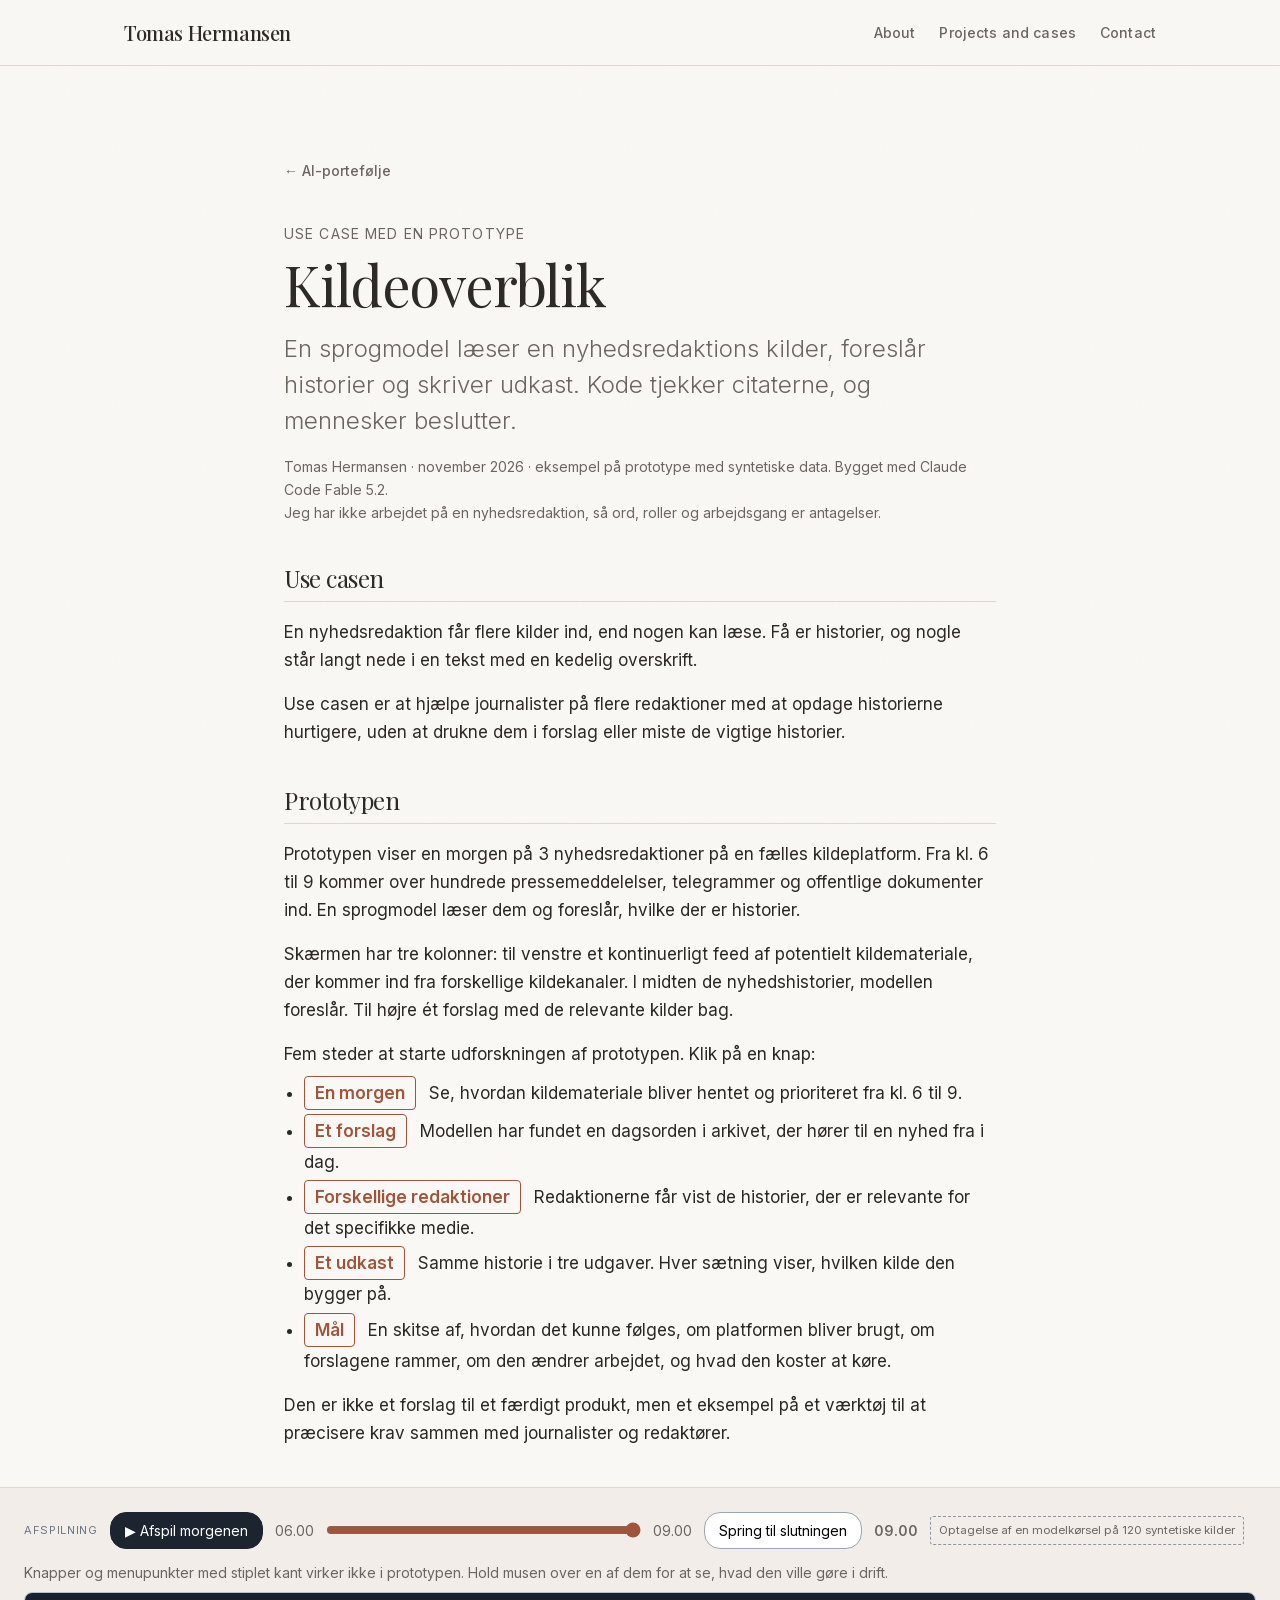
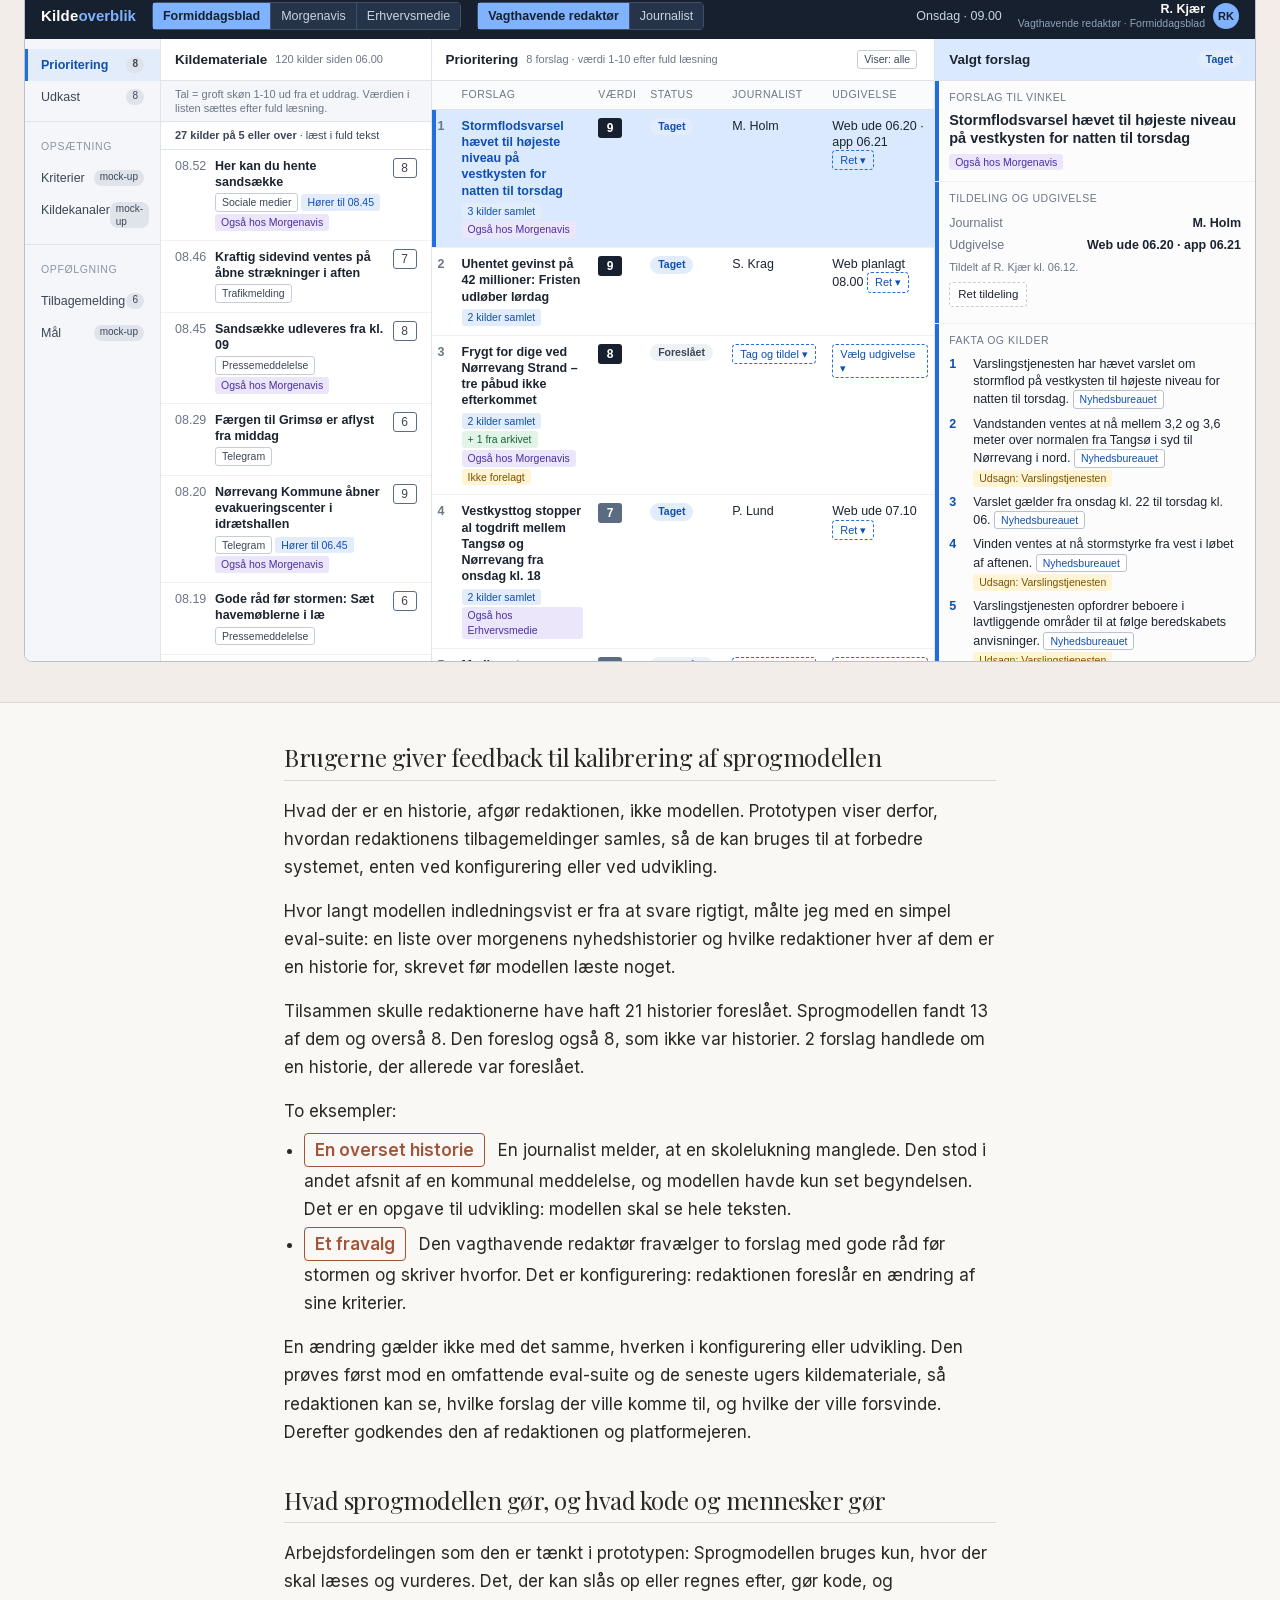
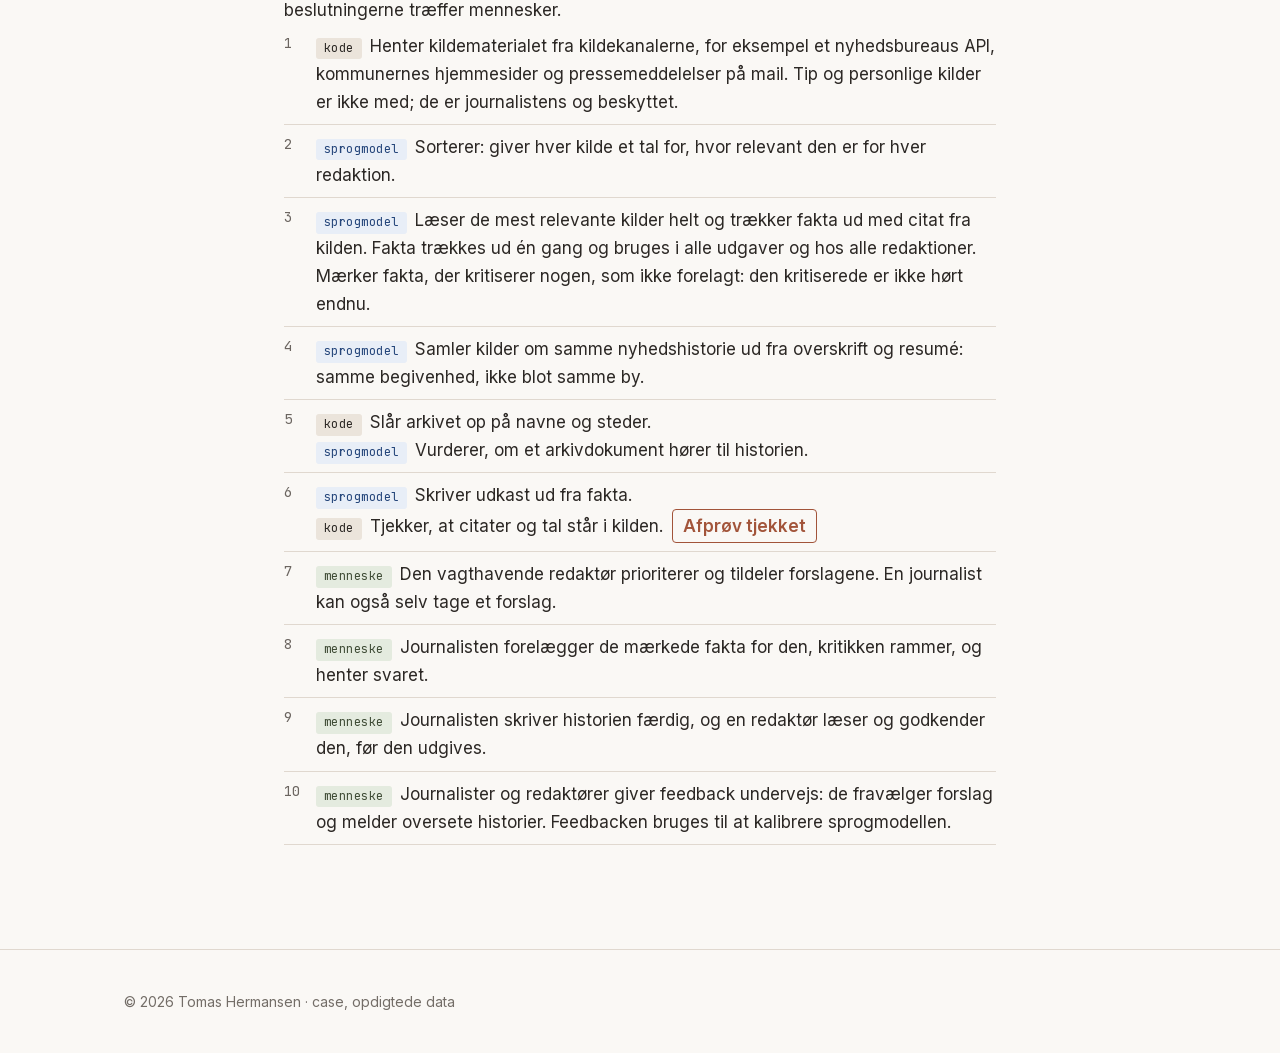
==== commit bb865db8: "Portfolio site" ====
--- a/projects/kildeoverblik/index.html
+++ b/projects/kildeoverblik/index.html
@@ -12,7 +12,7 @@
   <link rel="apple-touch-icon" href="../../assets/apple-touch-icon.png">
   <link rel="manifest" href="../../site.webmanifest">
   <link rel="stylesheet" href="../../style.css?v=8">
-  <link rel="stylesheet" href="app/app.css?v=20261113a">
+  <link rel="stylesheet" href="app/app.css?v=20261115b">
   <style>
     [hidden] { display: none !important; }
     .text { max-width: 760px; margin: 0 auto; padding: 0 var(--space-lg); }
@@ -69,7 +69,7 @@
   <main id="main">
     <div class="text">
       <header class="doc-head">
-        <a href="../../index.html#projects" class="back-link">&larr; Projects and cases</a>
+        <a href="../../index.html" class="back-link">&larr; AI-portefølje</a>
         <p class="hero__kicker">Use case med en prototype</p>
         <h1 class="hero__title hero__title--project">Kildeoverblik</h1>
         <p class="hero__subtitle">En sprogmodel læser en nyhedsredaktions kilder, foreslår historier og skriver udkast. Kode tjekker citaterne, og mennesker beslutter.</p>
@@ -162,7 +162,7 @@
 
   <script>window.goatcounter = { path: function () { return location.pathname.replace(/\/index\.html$/, "/"); } };</script>
   <script data-goatcounter="https://tomashermansen.goatcounter.com/count" async src="//gc.zgo.at/count.js"></script>
-  <script src="app/core.js?v=20261113a"></script>
-  <script src="app/app.js?v=20261113a"></script>
+  <script src="app/core.js?v=20261115b"></script>
+  <script src="app/app.js?v=20261115b"></script>
 </body>
 </html>
--- a/projects/kildeoverblik/app/app.css
+++ b/projects/kildeoverblik/app/app.css
@@ -202,6 +202,10 @@
 #app .pane.det.spot {animation: ko-spot 1.6s ease-out; }
 #app .card.tall.spot {animation: ko-spot 1.6s ease-out, ko-wash 1.6s ease-out; }
 #app .card.spot {animation: ko-spot 2.2s ease-out, ko-wash 2.2s ease-out; }
+#app .card.num {position: relative; }
+#app .card .vno {position: absolute; top: -11px; left: -11px; width: 26px; height: 26px; border-radius: 50%; background: #ffc400; color: #16202e; font-weight: bold; font-size: 14px; line-height: 26px; text-align: center; box-shadow: 0 1px 4px rgba(22, 32, 46, .35); z-index: 2; }
+#app .card.num.spot .vno {animation: ko-pulse 1.1s ease-out; }
+@media (prefers-reduced-motion: reduce) { #app .card.num.spot .vno, #app .card.spot { animation: none; } }
 #app tr.sel.spot td {animation: ko-row 1.6s ease-out; }
 #app .card .fi.hl {animation: ko-hl 1.6s ease-out; }
 @media (prefers-reduced-motion: reduce) { #app .pane.det.spot, #app .card.tall.spot, #app tr.sel.spot td, #app .card .fi.hl { animation: none; } }
